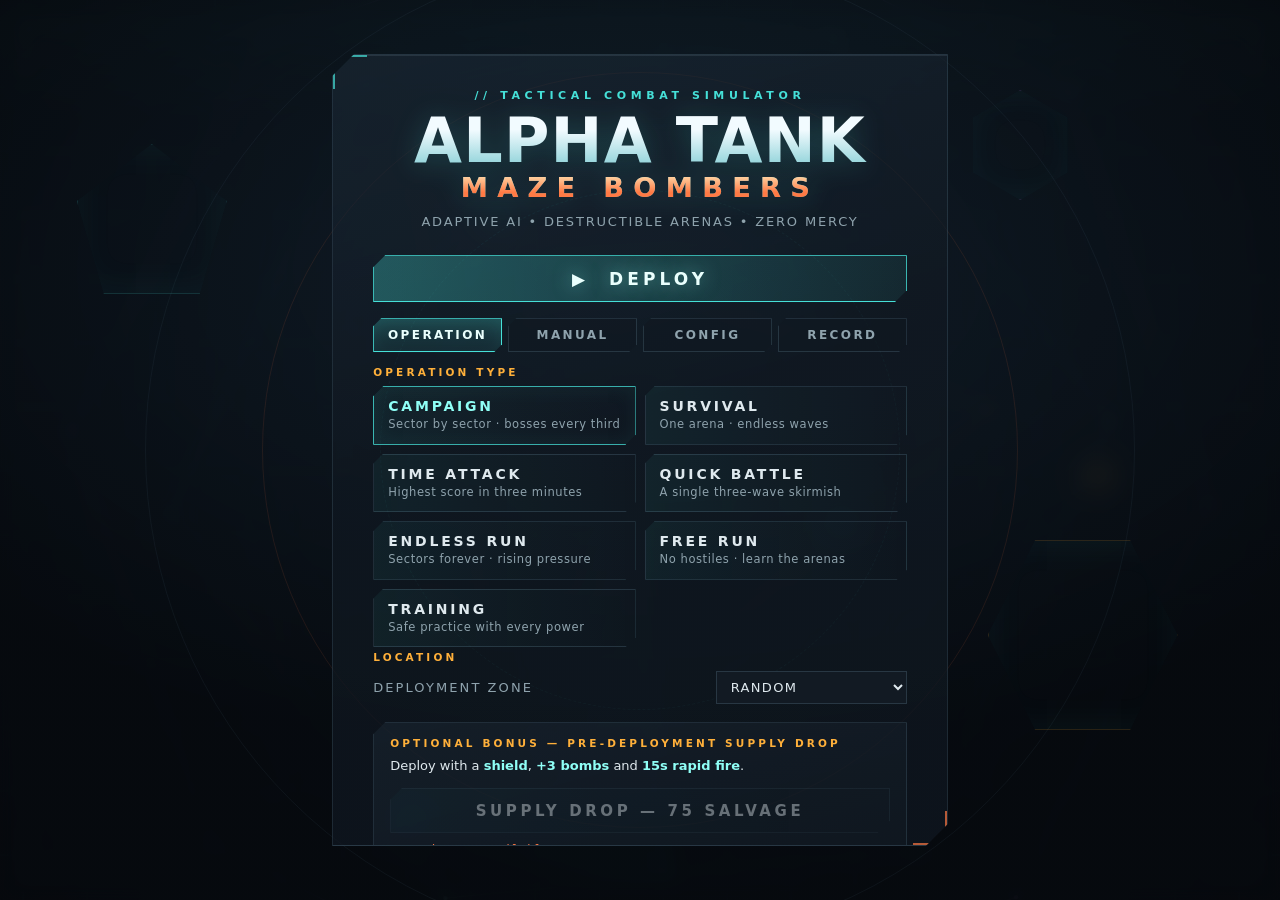
==== index.html @ 25fe244d "Redesign the main menu, add reward types, themes, bigger arenas and Ultra graphics Main menu - Conso" ====
<!DOCTYPE html>
<html lang="en">
<head>
<meta charset="UTF-8">
<meta name="viewport" content="width=device-width, initial-scale=1.0, maximum-scale=1.0, user-scalable=no">
<title>ALPHA TANK — MAZE BOMBERS</title>
<meta name="description" content="Alpha Tank Maze Bombers — AAA-quality HTML5 tactical tank combat. Adaptive AI, destructible mazes, dynamic lighting, procedural audio. Zero dependencies.">
<!-- CrazyGames HTML5 SDK v3 — must load before the game code -->
<script src="https://sdk.crazygames.com/crazygames-sdk-v3.js"></script>
<link rel="stylesheet" href="css/style.css">
</head>
<body class="menu-open">
<canvas id="game"></canvas>
<div id="crt"></div>
<div id="safe-probe" aria-hidden="true"></div>

<!-- ============ AD OVERLAY ============
     Blocks all interaction from the moment an ad is requested until
     adFinished/adError fires, as required by the CrazyGames SDK. -->
<div id="ad-overlay" aria-hidden="true">
  <div class="ad-ov-box">
    <div class="ad-ov-spinner"></div>
    <div class="ad-ov-title" id="ad-ov-title">Loading advertisement</div>
    <div class="ad-ov-sub">Operation paused</div>
  </div>
</div>

<div id="ui">

  <!-- ============ MAIN MENU — the only menu; every option lives here ============ -->
  <div class="screen active" id="scr-main">
    <div class="menu-fx" aria-hidden="true">
      <span class="mfx-ring r1"></span><span class="mfx-ring r2"></span><span class="mfx-ring r3"></span>
      <span class="mfx-poly p1"></span><span class="mfx-poly p2"></span><span class="mfx-poly p3"></span>
      <span class="mfx-scan"></span>
    </div>
    <div class="panel menu-panel">
      <div class="menu-head">
        <div class="eyebrow">// Tactical Combat Simulator</div>
        <h1 class="title">Alpha Tank<span>Maze Bombers</span></h1>
        <div class="subtitle">Adaptive AI &bull; Destructible arenas &bull; Zero mercy</div>
      </div>

      <button class="btn primary deploy-btn" data-act="play">&#9654;&nbsp; Deploy</button>

      <div class="tabs" role="tablist">
        <button class="tab on" data-act="tab" data-tab="tab-op">Operation</button>
        <button class="tab" data-act="tab" data-tab="tab-manual">Manual</button>
        <button class="tab" data-act="tab" data-tab="tab-config">Config</button>
        <button class="tab" data-act="tab" data-tab="tab-record">Record</button>
      </div>

      <!-- ---- Operation: mode + location + the optional ad offer ---- -->
      <div class="tabpanel on" id="tab-op">
        <div class="tab-h">Operation type</div>
        <div class="mode-list" id="mode-list"></div>
        <div class="tab-h">Location</div>
        <div class="set-grid">
          <label for="set-location">Deployment zone</label>
          <select id="set-location"></select>
        </div>
        <!-- Optional rewarded-ad offer: pre-deploy supply drop -->
        <div class="offer" id="offer-main"></div>
      </div>

      <!-- ---- Field manual ---- -->
      <div class="tabpanel" id="tab-manual">
        <div class="intel">
        <div class="intel-h">Controls — Keyboard &amp; Mouse</div>
        <div class="k">W A S D / Arrows</div><div class="v">Drive &mdash; ZQSD on AZERTY keyboards</div>
        <div class="k">Mouse</div><div class="v">Aim turret</div>
        <div class="k">Left Mouse (hold)</div><div class="v">Cannon fire</div>
        <div class="k">SPACE</div><div class="v">Plant demolition bomb</div>
        <div class="k">SHIFT (hold)</div><div class="v">Overdrive boost</div>
        <div class="k">P</div><div class="v">Pause</div>
        <div class="k">ESC</div><div class="v">Release the mouse cursor</div>
        <div class="intel-h">Controls — Gamepad / Touch</div>
        <div class="k">Left stick / left thumb</div><div class="v">Drive</div>
        <div class="k">Right stick / right thumb</div><div class="v">Aim + auto-fire</div>
        <div class="k">A / RT &nbsp;&bull;&nbsp; X</div><div class="v">Fire &bull; Bomb</div>
        <div class="k">D-pad &bull; B &bull; Y &bull; R3</div><div class="v">Superpowers 1&ndash;7</div>
        <div class="k">Tap a power circle</div><div class="v">Fire that superpower (touch)</div>
        <div class="intel-h">Superpowers — keys 1 to 7</div>
        <div class="k" style="color:#ff9a3c">1 &nbsp; BOOSTER BOMB</div><div class="v">Ring of charges around your tank.</div>
        <div class="k" style="color:#7ef0ff">2 &nbsp; FREEZE STRIKE</div><div class="v">Flash-freezes every hostile in range.</div>
        <div class="k" style="color:#ffd05c">3 &nbsp; EXPLOSIVE SHOTS</div><div class="v">Your shells detonate on impact for 12s.</div>
        <div class="k" style="color:#ff7a45">4 &nbsp; HOMING MISSILE</div><div class="v">Seeks the nearest hostile on its own.</div>
        <div class="k" style="color:#c98aff">5 &nbsp; TIME BOMB</div><div class="v">Long fuse, very large blast radius.</div>
        <div class="k" style="color:#ff4d5e">6 &nbsp; ATOMIC STRIKE</div><div class="v">Calls a strike down on your aim point.</div>
        <div class="k" style="color:#7be27a">7 &nbsp; GUARDIAN DRONE</div><div class="v">Escort drone fights beside you for 16s.</div>
        <div class="tipline">Charges are earned by fighting — kill streaks, cleared waves and cleared
        sectors all restock them. The rack in the top-right corner shows every power, its key, its
        remaining charges and its cooldown.</div>
        <div class="intel-h">Hostile Intel</div>
        <div class="k" style="color:#e07a6a">GRUNT</div><div class="v">Standard patrol unit. Slow aim.</div>
        <div class="k" style="color:#ff9d5c">HUNTER</div><div class="v">Fast. Burst fire. Leads your movement.</div>
        <div class="k" style="color:#7ef0ff">SNIPER</div><div class="v">Laser lock-on. Break line of sight.</div>
        <div class="k" style="color:#ffd05c">BOMBER</div><div class="v">Breaches walls. Seeds minefields.</div>
        <div class="k" style="color:#c98aff">HEAVY</div><div class="v">Armored twin cannon. Kite it.</div>
        <div class="k" style="color:#b6ff7a">SCOUT</div><div class="v">Very fast. Closes in and rams.</div>
        <div class="k" style="color:#ffa8d8">ARTILLERY</div><div class="v">Long-range splash. Break its sightline.</div>
        <div class="k" style="color:#9ad8ff">GUARDIAN</div><div class="v">Regenerating shield. Keep the pressure on.</div>
        <div class="k" style="color:#d0b0ff">STEALTH</div><div class="v">Cloaks between shots. Watch the shimmer.</div>
        <div class="k" style="color:#ff4d5e">COMMAND UNIT</div><div class="v">Boss. Radial bursts &amp; ramming charge.</div>
        <div class="k" style="color:#ffc24d">TITAN WALKER</div><div class="v">Boss. Ground-slam shockwaves.</div>
        <div class="k" style="color:#ffa8d8">SIEGE PLATFORM</div><div class="v">Boss. Walking mortar barrage.</div>
        <div class="k" style="color:#c9a0ff">PHANTOM</div><div class="v">Boss. Cloaks and blinks behind you.</div>
        <div class="intel-h">Arenas</div>
        <div class="tipline">Sectors rotate through <b>twelve locations</b> and eight arena shapes —
        grid, diamond, rotunda, wedge, pentagon, hexagon, octagon and crossroad. Alongside brick you
        will meet <b>reinforced stone</b> (tougher, needs a real blast) and <b>watchtowers</b>, which
        never fall and block line of sight.</div>
        <div class="intel-h">Doctrine</div>
        <div class="tipline"><b>Brick walls break</b> — steel walls ricochet your shells (1 bounce). Use bounces around corners.
        <b>Bombs</b> excavate brick and chain-detonate barrels and mines. Kills within 4s build a <b>combo multiplier</b> up to &times;6.
        Destroyed hostiles drop <b>field supplies</b>: repair, shield, rapid, tri-shot, overdrive, bombs, EMP.
        The AI Director watches you — play well and it sharpens the opposition.</div>
      </div>
      </div>

      <!-- ---- Systems config ---- -->
      <div class="tabpanel" id="tab-config">
        <div class="set-grid">
          <label for="set-sfx">SFX Volume</label>
          <input type="range" id="set-sfx" min="0" max="1" step="0.05">
          <label for="set-music">Music Volume</label>
          <input type="range" id="set-music" min="0" max="1" step="0.05">
          <label for="set-shake">Screen Shake</label>
          <input type="range" id="set-shake" min="0" max="1.5" step="0.1">
          <label for="set-quality">Render Quality</label>
          <select id="set-quality">
            <option value="ultra">Ultra</option>
            <option value="auto">Auto (adaptive)</option>
            <option value="high">High</option>
            <option value="med">Medium</option>
            <option value="low">Low</option>
          </select>
          <label for="set-diff">Difficulty</label>
          <select id="set-diff">
            <option value="adaptive">Adaptive (AI Director)</option>
            <option value="easy">Recruit</option>
            <option value="normal">Soldier</option>
            <option value="hard">Veteran</option>
          </select>
          <label>CRT Scanlines</label>
          <label class="tog"><input type="checkbox" id="set-crt"><span class="sw"></span></label>
          <label>FPS Counter</label>
          <label class="tog"><input type="checkbox" id="set-fps"><span class="sw"></span></label>
        </div>
      </div>

      <!-- ---- Service record ---- -->
      <div class="tabpanel" id="tab-record">
        <ol id="rec-list"></ol>
        <div class="hr"></div>
        <div id="rec-stats"></div>
        <div class="btn-row">
          <button class="btn warn small" data-act="wipe">Wipe Data</button>
        </div>
      </div>

      <div class="menu-foot">
        <div class="best" id="main-best">BEST SCORE — 0</div>
        <div class="mode-line" id="main-mode">OPERATION — CAMPAIGN</div>
        <!-- CrazyGames username, shown only when the player is signed in. -->
        <div class="operator" id="cg-operator"></div>
      </div>
      <!-- In-game banner: static screen only, never during gameplay -->
      <div class="cg-banner" id="banner-menu"></div>
      <div class="foot">v1.1 &bull; procedural audio &bull; no external assets</div>
    </div>
  </div>

  <!-- ============ PAUSE ============ -->
  <div class="screen" id="scr-pause">
    <div class="panel center">
      <div class="eyebrow">// Operation suspended</div>
      <h2 class="scr-h">Paused</h2>
      <div class="menu-buttons" style="margin-top:18px;">
        <button class="btn primary" data-act="resume">Resume</button>
        <button class="btn" data-act="restart">Restart Operation</button>
        <button class="btn warn" data-act="quit">Abort to Menu</button>
      </div>
    </div>
  </div>

  <!-- ============ GAME OVER ============ -->
  <div class="screen" id="scr-over">
    <div class="panel center">
      <div class="eyebrow" style="color:var(--danger)">// Unit destroyed</div>
      <h2 class="scr-h">Operation Failed</h2>
      <div class="record-flag" id="go-record">&#9733; New Service Record &#9733;</div>
      <div class="big-score" id="go-score">0</div>
      <div class="stat-grid" id="go-stats"></div>
      <!-- Optional rewarded-ad offer: field repair drone (revive) -->
      <div class="offer" id="offer-over"></div>
      <div class="btn-row">
        <button class="btn" data-act="retry">Redeploy</button>
        <button class="btn" data-act="quit">Menu</button>
      </div>
      <!-- In-game banner: static screen only, never during gameplay -->
      <div class="cg-banner" id="banner-over"></div>
    </div>
  </div>

  <!-- ============ LEVEL COMPLETE ============ -->
  <div class="screen" id="scr-level">
    <div class="panel center">
      <div class="eyebrow" style="color:var(--ok)">// Sector secured</div>
      <h2 class="scr-h" id="lc-title">Sector 1 Cleared</h2>
      <div class="stat-grid" id="lc-stats"></div>
      <!-- Optional rewarded-ad offer: double the clearance bonus -->
      <div class="offer" id="offer-level"></div>
      <div class="btn-row">
        <button class="btn" data-act="next">Advance &nbsp;&#9654;</button>
        <button class="btn" data-act="quit">Menu</button>
      </div>
    </div>
  </div>

</div>

<!-- ================================================================
     ENGINE SCRIPTS — load order matters (shared top-level globals):
       0. crazygames.js — CrazyGames SDK v3: ads, banners, data, game events
       1. config.js   — CFG / quality / math utils / seeded RNG / SAVE
       2. audio.js    — procedural Web Audio SFX + adaptive music
       3. input.js    — keyboard / mouse / gamepad / touch
       4. camera.js   — follow, look-ahead, trauma shake, zoom
       5. effects.js  — particles, lighting, decals, noises, screen FX
       6. worldgen.js — themes, tilemap, maze generator, A* pathfinding
       7. combat.js   — shells, bombs, mines, barrels, pickups, explosions
       8. tanks.js    — physics chassis, Player, Enemy tactical FSM AI
       9. game.js     — AI Director, WORLD simulation, minimap, game state
      10. main.js     — HUD, render pipeline, UI wiring, main loop, boot
     ================================================================ -->
<script src="js/crazygames.js"></script>
<script src="js/config.js"></script>
<script src="js/audio.js"></script>
<script src="js/input.js"></script>
<script src="js/camera.js"></script>
<script src="js/effects.js"></script>
<script src="js/worldgen.js"></script>
<script src="js/combat.js"></script>
<script src="js/powers.js"></script>
<script src="js/tanks.js"></script>
<script src="js/game.js"></script>
<script src="js/main.js"></script>
</body>
</html>
---- css/style.css ----
/* ============================================================
   ALPHA TANK : MAZE BOMBERS — Tactical Console UI
   Design language: gunmetal command-deck glass, chamfered
   panels, cyan friendly / signal-orange hostile, condensed
   uppercase command type. No external assets, no webfonts.
   ============================================================ */
:root{
  --ink:#dfe9ee;
  --ink-dim:#8fa3ad;
  --deck:#0b1016;
  --deck-2:#121a23;
  --glass:rgba(16,24,33,0.72);
  --glass-hi:rgba(30,44,58,0.55);
  --edge:rgba(120,160,180,0.22);
  --friend:#46e0d8;
  --friend-hot:#8ffff6;
  --hostile:#ff7a45;
  --hostile-hot:#ffb03a;
  --danger:#ff4d5e;
  --ok:#7be27a;
  --font-cmd:"Bahnschrift","Arial Narrow","Segoe UI",system-ui,sans-serif;
  --font-num:"Consolas","SF Mono","Roboto Mono",monospace;
}
*{margin:0;padding:0;box-sizing:border-box;-webkit-tap-highlight-color:transparent;}
html,body{width:100%;height:100%;overflow:hidden;background:var(--deck);}
body{
  font-family:var(--font-cmd);
  color:var(--ink);
  /* Required by CrazyGames mobile requirements: prevents the
     magnification tool / contextual selection on tap-and-hold. */
  user-select:none;
  -webkit-user-select:none;
  -moz-user-select:none;
  -ms-user-select:none;
  -webkit-touch-callout:none;
  touch-action:none;
  overscroll-behavior:none;
}
/* Probe used to read the device safe-area insets (notches, rounded
   corners, dynamic island) so the canvas HUD can avoid them inside
   the CrazyGames App. Read from JS, never visible. */
#safe-probe{
  position:fixed;top:0;left:0;width:0;height:0;
  visibility:hidden;pointer-events:none;
  padding-top:env(safe-area-inset-top,0px);
  padding-right:env(safe-area-inset-right,0px);
  padding-bottom:env(safe-area-inset-bottom,0px);
  padding-left:env(safe-area-inset-left,0px);
}
canvas#game{
  position:fixed;inset:0;width:100%;height:100%;display:block;
  background:#0b1016;
  cursor:none;
}
body.menu-open canvas#game{cursor:default;}

/* ---- CRT overlay (optional, toggled in settings) ---- */
#crt{
  position:fixed;inset:0;pointer-events:none;z-index:40;display:none;
  background:
    repeating-linear-gradient(0deg, rgba(0,0,0,0.14) 0 1px, transparent 1px 3px);
  mix-blend-mode:multiply;
}
#crt::after{
  content:"";position:absolute;inset:0;
  background:radial-gradient(ellipse at center, transparent 55%, rgba(0,0,10,0.35) 100%);
}
body.crt-on #crt{display:block;}

/* ---- UI root & screens ---- */
#ui{
  position:fixed;inset:0;z-index:50;pointer-events:none;
  /* keep menus clear of notches / rounded corners in the CG App */
  padding-top:env(safe-area-inset-top,0px);
  padding-right:env(safe-area-inset-right,0px);
  padding-bottom:env(safe-area-inset-bottom,0px);
  padding-left:env(safe-area-inset-left,0px);
}
.screen{
  position:absolute;inset:0;display:none;align-items:center;justify-content:center;
  pointer-events:auto;
  background:
    radial-gradient(ellipse 90% 70% at 50% 30%, rgba(20,34,46,0.55), rgba(6,9,13,0.86) 78%);
  backdrop-filter:blur(7px) saturate(1.15);
  -webkit-backdrop-filter:blur(7px) saturate(1.15);
  animation:scr-in .28s ease-out;
}
.screen.active{display:flex;}
@keyframes scr-in{from{opacity:0;transform:scale(1.015);}to{opacity:1;transform:scale(1);}}
@media (prefers-reduced-motion: reduce){
  .screen,.btn,.title-sweep{animation:none !important;transition:none !important;}
}

/* ---- Chamfered command panel ---- */
.panel{
  position:relative;
  min-width:340px;max-width:min(680px,92vw);
  max-height:88vh;overflow-y:auto;overflow-x:hidden;
  padding:34px 40px 30px;
  background:linear-gradient(165deg, var(--glass-hi), var(--glass) 45%);
  border:1px solid var(--edge);
  clip-path:polygon(22px 0, 100% 0, 100% calc(100% - 22px), calc(100% - 22px) 100%, 0 100%, 0 22px);
  box-shadow:0 30px 80px rgba(0,0,0,0.55), inset 0 1px 0 rgba(190,225,240,0.08);
  scrollbar-width:thin;scrollbar-color:var(--edge) transparent;
}
.panel::before{ /* corner ticks */
  content:"";position:absolute;inset:0;pointer-events:none;
  background:
    linear-gradient(var(--friend),var(--friend)) top left / 34px 2px no-repeat,
    linear-gradient(var(--friend),var(--friend)) top left / 2px 34px no-repeat,
    linear-gradient(var(--hostile),var(--hostile)) bottom right / 34px 2px no-repeat,
    linear-gradient(var(--hostile),var(--hostile)) bottom right / 2px 34px no-repeat;
  opacity:.7;
}
.eyebrow{
  font-size:11px;letter-spacing:.42em;text-transform:uppercase;color:var(--friend);
  margin-bottom:10px;font-weight:600;
}
h1.title{
  font-size:clamp(38px,7vw,62px);
  line-height:.92;letter-spacing:.02em;font-weight:800;text-transform:uppercase;
  background:linear-gradient(180deg,#f2fbff 20%, #9fd9df 55%, #4aa6ad 100%);
  -webkit-background-clip:text;background-clip:text;color:transparent;
  filter:drop-shadow(0 3px 14px rgba(70,224,216,0.22));
}
h1.title span{
  display:block;font-size:.44em;letter-spacing:.34em;font-weight:700;
  background:linear-gradient(180deg,#ffd9a8, var(--hostile) 70%);
  -webkit-background-clip:text;background-clip:text;color:transparent;
  margin-top:6px;
}
.subtitle{color:var(--ink-dim);font-size:13px;letter-spacing:.14em;text-transform:uppercase;margin:14px 0 26px;}
h2.scr-h{
  font-size:24px;letter-spacing:.2em;text-transform:uppercase;font-weight:800;margin-bottom:4px;
  color:#eaf6fa;
}
.scr-sub{color:var(--ink-dim);font-size:12px;letter-spacing:.18em;text-transform:uppercase;margin-bottom:20px;}

/* ---- Buttons ---- */
.menu-buttons{display:flex;flex-direction:column;gap:10px;margin:6px 0 20px;}
.btn{
  font-family:var(--font-cmd);
  font-size:15px;font-weight:700;letter-spacing:.24em;text-transform:uppercase;
  color:var(--ink);
  background:linear-gradient(90deg, rgba(70,224,216,0.06), rgba(70,224,216,0.02) 60%, transparent);
  border:1px solid var(--edge);
  padding:13px 22px 12px;text-align:left;cursor:pointer;
  clip-path:polygon(12px 0,100% 0,100% calc(100% - 12px),calc(100% - 12px) 100%,0 100%,0 12px);
  transition:background .15s, color .15s, border-color .15s, transform .08s;
  position:relative;
}
.btn:hover,.btn:focus-visible{
  background:linear-gradient(90deg, rgba(70,224,216,0.22), rgba(70,224,216,0.05));
  border-color:var(--friend);color:#fff;outline:none;
}
.btn:active{transform:translateY(1px);}
.btn.primary{
  border-color:var(--friend);
  background:linear-gradient(90deg, rgba(70,224,216,0.30), rgba(70,224,216,0.08));
  color:#eafffd;
  box-shadow:0 0 22px rgba(70,224,216,0.18);
}
.btn.warn{border-color:rgba(255,122,69,.5);}
.btn.warn:hover{border-color:var(--hostile);background:linear-gradient(90deg,rgba(255,122,69,.22),rgba(255,122,69,.05));}
.btn.small{font-size:12px;padding:9px 16px;letter-spacing:.18em;}
.btn-row{display:flex;gap:10px;flex-wrap:wrap;margin-top:18px;}
.btn-row .btn{flex:1;text-align:center;}
button:focus-visible{outline:2px solid var(--friend);outline-offset:2px;}

/* ---- Settings controls ---- */
.set-grid{display:grid;grid-template-columns:1fr auto;gap:14px 20px;align-items:center;margin:8px 0 6px;}
.set-grid label{font-size:13px;letter-spacing:.16em;text-transform:uppercase;color:var(--ink-dim);}
input[type=range]{
  -webkit-appearance:none;appearance:none;width:190px;height:4px;border-radius:2px;
  background:linear-gradient(90deg,var(--friend) var(--fill,60%), rgba(120,160,180,0.25) var(--fill,60%));
  cursor:pointer;
}
input[type=range]::-webkit-slider-thumb{
  -webkit-appearance:none;width:16px;height:16px;background:#eafffd;border:2px solid var(--friend);
  clip-path:polygon(50% 0,100% 50%,50% 100%,0 50%);
}
input[type=range]::-moz-range-thumb{width:14px;height:14px;background:#eafffd;border:2px solid var(--friend);border-radius:0;}
select{
  font-family:var(--font-cmd);font-size:13px;letter-spacing:.1em;text-transform:uppercase;
  background:var(--deck-2);color:var(--ink);border:1px solid var(--edge);padding:7px 10px;cursor:pointer;
}
.tog{display:inline-flex;align-items:center;gap:10px;cursor:pointer;}
.tog input{display:none;}
.tog .sw{
  width:42px;height:20px;border:1px solid var(--edge);position:relative;background:var(--deck-2);
  clip-path:polygon(6px 0,100% 0,100% calc(100% - 6px),calc(100% - 6px) 100%,0 100%,0 6px);
  transition:background .15s;
}
.tog .sw::after{
  content:"";position:absolute;top:2px;left:2px;width:14px;height:14px;background:var(--ink-dim);
  transition:left .15s, background .15s;
}
.tog input:checked + .sw{background:rgba(70,224,216,0.25);border-color:var(--friend);}
.tog input:checked + .sw::after{left:24px;background:var(--friend-hot);}

/* ---- How-to / intel layout ---- */
.intel{display:grid;grid-template-columns:1fr 1fr;gap:8px 26px;font-size:13px;margin:6px 0 4px;}
.intel .k{color:var(--friend);font-family:var(--font-num);font-size:12px;letter-spacing:.06em;}
.intel .v{color:var(--ink-dim);}
.intel-h{grid-column:1/-1;margin-top:14px;font-size:11px;letter-spacing:.3em;text-transform:uppercase;color:var(--hostile-hot);border-bottom:1px solid var(--edge);padding-bottom:5px;}
.tipline{grid-column:1/-1;color:var(--ink-dim);line-height:1.5;}
.tipline b{color:var(--ink);font-weight:600;}

/* ---- Records ---- */
ol#rec-list{list-style:none;counter-reset:rec;margin:4px 0 14px;font-family:var(--font-num);}
ol#rec-list li{
  counter-increment:rec;display:flex;justify-content:space-between;gap:16px;
  padding:7px 4px;border-bottom:1px dashed rgba(120,160,180,0.14);font-size:14px;
}
ol#rec-list li::before{content:counter(rec,decimal-leading-zero);color:var(--hostile);margin-right:12px;}
ol#rec-list li .sc{color:var(--friend-hot);font-weight:700;}
ol#rec-list li .lv{color:var(--ink-dim);}
#rec-stats{font-size:12.5px;color:var(--ink-dim);line-height:1.7;font-family:var(--font-num);}
#rec-stats b{color:var(--ink);}
.empty-note{color:var(--ink-dim);font-size:13px;padding:14px 0;letter-spacing:.08em;}

/* ---- End screens ---- */
.big-score{
  font-family:var(--font-num);font-size:clamp(40px,8vw,66px);font-weight:700;
  color:var(--friend-hot);text-shadow:0 0 26px rgba(70,224,216,0.35);
  margin:4px 0 2px;
}
.record-flag{
  display:none;font-size:12px;letter-spacing:.34em;text-transform:uppercase;color:var(--hostile-hot);
  margin-bottom:10px;animation:blink 1s steps(2) infinite;
}
@keyframes blink{50%{opacity:.25;}}
.stat-grid{
  display:grid;grid-template-columns:auto auto;gap:5px 28px;justify-content:center;
  font-family:var(--font-num);font-size:13.5px;margin:14px 0 6px;
}
.stat-grid .sk{color:var(--ink-dim);text-align:right;letter-spacing:.04em;}
.stat-grid .sv{color:var(--ink);text-align:left;font-weight:600;}
.best{margin-top:4px;font-family:var(--font-num);font-size:13px;color:var(--ink-dim);letter-spacing:.1em;}
/* ---- game mode picker ---- */
.mode-list{display:grid;grid-template-columns:1fr 1fr;gap:9px;margin:6px 0 4px;}
.mode-card{
  font-family:var(--font-cmd);text-align:left;cursor:pointer;
  background:linear-gradient(90deg, rgba(70,224,216,0.06), rgba(70,224,216,0.02) 60%, transparent);
  border:1px solid var(--edge);color:var(--ink);
  padding:11px 14px;display:flex;flex-direction:column;gap:3px;
  clip-path:polygon(10px 0,100% 0,100% calc(100% - 10px),calc(100% - 10px) 100%,0 100%,0 10px);
  transition:background .15s, border-color .15s;
}
.mode-card:hover,.mode-card:focus-visible{border-color:var(--friend);outline:none;
  background:linear-gradient(90deg, rgba(70,224,216,0.2), rgba(70,224,216,0.05));}
.mode-card.on{border-color:var(--friend);box-shadow:0 0 18px rgba(70,224,216,0.16);}
.mode-card.on .mode-name{color:var(--friend-hot);}
.mode-name{font-size:14px;font-weight:700;letter-spacing:.2em;text-transform:uppercase;}
.mode-sub{font-size:11.5px;color:var(--ink-dim);letter-spacing:.05em;line-height:1.35;}
.mode-line{
  margin-top:4px;font-family:var(--font-num);font-size:11.5px;
  letter-spacing:.16em;color:var(--hostile-hot);text-transform:uppercase;
}
@media (max-width:560px){ .mode-list{grid-template-columns:1fr;} }
.operator{
  margin-top:5px;font-family:var(--font-num);font-size:11.5px;
  letter-spacing:.16em;color:var(--friend);text-transform:uppercase;
}
.best b{color:var(--hostile-hot);}
.foot{margin-top:22px;font-size:10.5px;letter-spacing:.2em;text-transform:uppercase;color:rgba(143,163,173,0.55);}
.center{text-align:center;}
.hr{height:1px;background:var(--edge);margin:16px 0;}

/* ============================================================
   CRAZYGAMES SDK — rewarded-ad offers, banners, ad overlay
   Compliance notes (docs.crazygames.com advertisement rules):
   - The ad button and the no-ad alternative use the SAME .btn
     geometry, font, letter-spacing and colour. The only visual
     difference is the video glyph, which is the documented way to
     signal "you will watch an advertisement".
   - Neither button is styled as .primary, so the offer never reads
     as the promoted path and skipping is never visually penalised.
   - Offers only ever render on paused / end screens, never over
     live gameplay.
   ============================================================ */
.offer{
  display:none;                       /* shown only when an offer is live */
  margin:18px 0 4px;padding:14px 16px 16px;
  border:1px solid var(--edge);
  background:linear-gradient(165deg, rgba(30,44,58,0.42), rgba(16,24,33,0.5));
  clip-path:polygon(12px 0,100% 0,100% calc(100% - 12px),calc(100% - 12px) 100%,0 100%,0 12px);
  text-align:left;
}
.offer.on{display:block;}
.offer-h{
  font-size:10.5px;letter-spacing:.3em;text-transform:uppercase;
  color:var(--hostile-hot);margin-bottom:7px;font-weight:700;
}
.offer-desc{font-size:13px;color:var(--ink);line-height:1.5;margin-bottom:4px;}
.offer-desc b{color:var(--friend-hot);font-weight:700;}
.offer-note{
  font-size:11.5px;letter-spacing:.06em;color:var(--ink-dim);
  margin-top:9px;line-height:1.45;font-family:var(--font-num);
}
.offer-note.blocked{color:var(--hostile);}
.offer .btn-row{margin-top:12px;}
/* Ad button: identical to .btn — only the video glyph differs. */
.btn .ad-ic{
  display:inline-flex;align-items:center;justify-content:center;
  width:17px;height:13px;margin-right:9px;vertical-align:-1px;
  border:1px solid currentColor;border-radius:2px;
  font-size:8px;line-height:1;
}
.btn[disabled]{opacity:.42;cursor:not-allowed;}
.btn[disabled]:hover{
  background:linear-gradient(90deg, rgba(70,224,216,0.06), rgba(70,224,216,0.02) 60%, transparent);
  border-color:var(--edge);color:var(--ink);
}
.salvage-line{
  font-size:12px;letter-spacing:.14em;text-transform:uppercase;
  color:var(--ink-dim);font-family:var(--font-num);margin-top:10px;
}
.salvage-line b{color:#ffe27a;}

/* ---- in-game banner containers ----
   Sized to the largest CrazyGames responsive slot that fits the
   panel; collapsed to zero height until a banner actually fills so
   they can never displace or block game UI. */
.cg-banner{
  width:100%;max-width:728px;height:0;margin:0 auto;overflow:hidden;
  display:flex;align-items:center;justify-content:center;
}
.cg-banner.has-banner{height:90px;margin:16px auto 4px;}
@media (max-width:760px){
  .cg-banner{max-width:320px;}
  .cg-banner.has-banner{height:50px;}
}

/* ---- blocking ad overlay ---- */
#ad-overlay{
  position:fixed;inset:0;z-index:120;display:none;
  align-items:center;justify-content:center;
  background:rgba(4,7,11,0.94);
  pointer-events:auto;                /* swallows every interaction */
}
#ad-overlay.active{display:flex;}
.ad-ov-box{text-align:center;}
.ad-ov-spinner{
  width:34px;height:34px;margin:0 auto 16px;
  border:2px solid rgba(120,160,180,0.25);
  border-top-color:var(--friend);
  border-radius:50%;
  animation:ad-spin .9s linear infinite;
}
@keyframes ad-spin{to{transform:rotate(360deg);}}
.ad-ov-title{
  font-size:13px;letter-spacing:.28em;text-transform:uppercase;
  color:var(--ink);font-weight:700;
}
.ad-ov-sub{
  font-size:11px;letter-spacing:.2em;text-transform:uppercase;
  color:var(--ink-dim);margin-top:7px;
}
@media (prefers-reduced-motion: reduce){
  .ad-ov-spinner{animation:none;}
}

@media (max-width:560px){
  .panel{padding:24px 20px;min-width:0;width:94vw;}
  .intel{grid-template-columns:1fr;}
  input[type=range]{width:130px;}
  .offer .btn-row{flex-direction:column;}
}

/* ============================================================
   MAIN MENU — single consolidated menu with tabbed sections,
   layered glow, deep shadows and animated geometry behind it.
   All animation is disabled under prefers-reduced-motion.
   ============================================================ */
.menu-panel{
  max-width:min(760px,94vw);
  box-shadow:
    0 40px 110px rgba(0,0,0,0.72),
    0 0 60px rgba(70,224,216,0.10),
    inset 0 1px 0 rgba(190,225,240,0.10);
  animation:panel-in .5s cubic-bezier(.2,.9,.3,1);
}
@keyframes panel-in{
  from{opacity:0;transform:translateY(16px) scale(.985);}
  to{opacity:1;transform:none;}
}
.menu-head{text-align:center;}
.menu-head .eyebrow{animation:fade-up .5s .05s both;}
.menu-head .title{animation:fade-up .5s .12s both;}
.menu-head .subtitle{animation:fade-up .5s .2s both;}
@keyframes fade-up{from{opacity:0;transform:translateY(10px);}to{opacity:1;transform:none;}}

/* title gets a slow travelling sheen and a breathing glow */
h1.title{position:relative;}
h1.title::after{
  content:"";position:absolute;inset:0;pointer-events:none;
  background:linear-gradient(105deg,transparent 38%,rgba(255,255,255,0.5) 50%,transparent 62%);
  background-size:280% 100%;
  -webkit-background-clip:text;background-clip:text;color:transparent;
  animation:sheen 5.5s ease-in-out infinite;
}
@keyframes sheen{0%,70%{background-position:180% 0;}100%{background-position:-80% 0;}}

.deploy-btn{
  display:block;width:100%;text-align:center;font-size:17px;margin:4px 0 16px;
  animation:fade-up .5s .28s both, deploy-pulse 3s 1s ease-in-out infinite;
  text-shadow:0 0 18px rgba(143,255,246,0.5);
}
@keyframes deploy-pulse{
  0%,100%{box-shadow:0 0 22px rgba(70,224,216,0.18);}
  50%{box-shadow:0 0 40px rgba(70,224,216,0.42), 0 0 90px rgba(70,224,216,0.12);}
}

/* ---- tabs ---- */
.tabs{display:flex;gap:6px;margin:2px 0 14px;flex-wrap:wrap;animation:fade-up .5s .34s both;}
.tab{
  flex:1;min-width:84px;
  font-family:var(--font-cmd);font-size:12px;font-weight:700;
  letter-spacing:.2em;text-transform:uppercase;color:var(--ink-dim);
  background:rgba(16,24,33,0.5);border:1px solid var(--edge);
  padding:9px 8px;cursor:pointer;position:relative;
  clip-path:polygon(8px 0,100% 0,100% calc(100% - 8px),calc(100% - 8px) 100%,0 100%,0 8px);
  transition:color .18s, border-color .18s, background .18s, box-shadow .18s;
}
.tab:hover{color:var(--ink);border-color:rgba(120,190,210,0.5);}
.tab.on{
  color:#eafffd;border-color:var(--friend);
  background:linear-gradient(180deg, rgba(70,224,216,0.22), rgba(70,224,216,0.05));
  box-shadow:0 0 22px rgba(70,224,216,0.28), inset 0 0 18px rgba(70,224,216,0.10);
}
.tabpanel{display:none;animation:tab-in .32s ease-out;}
.tabpanel.on{display:block;}
@keyframes tab-in{from{opacity:0;transform:translateY(8px);}to{opacity:1;transform:none;}}
.tab-h{
  font-size:10.5px;letter-spacing:.3em;text-transform:uppercase;
  color:var(--hostile-hot);margin:2px 0 8px;font-weight:700;
}
.menu-foot{text-align:center;margin-top:14px;}

/* menu buttons and cards get a sweep on hover */
.mode-card{position:relative;overflow:hidden;}
.mode-card::after{
  content:"";position:absolute;top:0;left:-60%;width:40%;height:100%;
  background:linear-gradient(100deg,transparent,rgba(255,255,255,0.10),transparent);
  transition:left .5s ease;
}
.mode-card:hover::after{left:120%;}
.mode-card.on{
  box-shadow:0 0 22px rgba(70,224,216,0.22), inset 0 0 20px rgba(70,224,216,0.07);
}

/* ---- animated geometric backdrop behind the menu panel ---- */
.menu-fx{position:absolute;inset:0;overflow:hidden;pointer-events:none;z-index:0;}
.menu-fx span{position:absolute;display:block;}
.mfx-ring{
  border:1px solid rgba(70,224,216,0.13);border-radius:50%;
  left:50%;top:50%;transform:translate(-50%,-50%);
}
.mfx-ring.r1{width:min(60vmin,520px);height:min(60vmin,520px);animation:spin 46s linear infinite;
  border-style:dashed;}
.mfx-ring.r2{width:min(84vmin,760px);height:min(84vmin,760px);animation:spin 70s linear infinite reverse;
  border-color:rgba(255,122,69,0.10);}
.mfx-ring.r3{width:min(110vmin,1000px);height:min(110vmin,1000px);animation:spin 100s linear infinite;
  border-color:rgba(120,160,180,0.07);}
@keyframes spin{to{transform:translate(-50%,-50%) rotate(360deg);}}
.mfx-poly{
  width:150px;height:150px;border:1px solid rgba(70,224,216,0.16);
  box-shadow:0 0 40px rgba(70,224,216,0.06) inset;
}
.mfx-poly.p1{left:6%;top:16%;clip-path:polygon(50% 0,100% 38%,82% 100%,18% 100%,0 38%);
  animation:drift1 24s ease-in-out infinite;}
.mfx-poly.p2{right:8%;top:60%;width:190px;height:190px;
  clip-path:polygon(25% 0,75% 0,100% 50%,75% 100%,25% 100%,0 50%);
  border-color:rgba(255,176,58,0.14);animation:drift2 31s ease-in-out infinite;}
.mfx-poly.p3{right:16%;top:10%;width:110px;height:110px;
  clip-path:polygon(50% 0,93% 25%,93% 75%,50% 100%,7% 75%,7% 25%);
  border-color:rgba(201,138,255,0.14);animation:drift3 27s ease-in-out infinite;}
@keyframes drift1{0%,100%{transform:translate(0,0) rotate(0);}50%{transform:translate(38px,-30px) rotate(150deg);}}
@keyframes drift2{0%,100%{transform:translate(0,0) rotate(0);}50%{transform:translate(-46px,26px) rotate(-120deg);}}
@keyframes drift3{0%,100%{transform:translate(0,0) rotate(0);}50%{transform:translate(-26px,44px) rotate(200deg);}}
.mfx-scan{
  left:0;right:0;height:180px;top:-180px;
  background:linear-gradient(180deg,transparent,rgba(70,224,216,0.045),transparent);
  animation:scanline 9s linear infinite;
}
@keyframes scanline{to{top:110%;}}

@media (prefers-reduced-motion: reduce){
  .menu-panel,.menu-head *,.deploy-btn,.tabs,.tabpanel,
  .mfx-ring,.mfx-poly,.mfx-scan,h1.title::after{animation:none !important;}
}
@media (max-width:560px){
  .tabs{gap:4px;}
  .tab{min-width:0;font-size:10.5px;letter-spacing:.12em;padding:8px 4px;}
  .mfx-poly{display:none;}
}
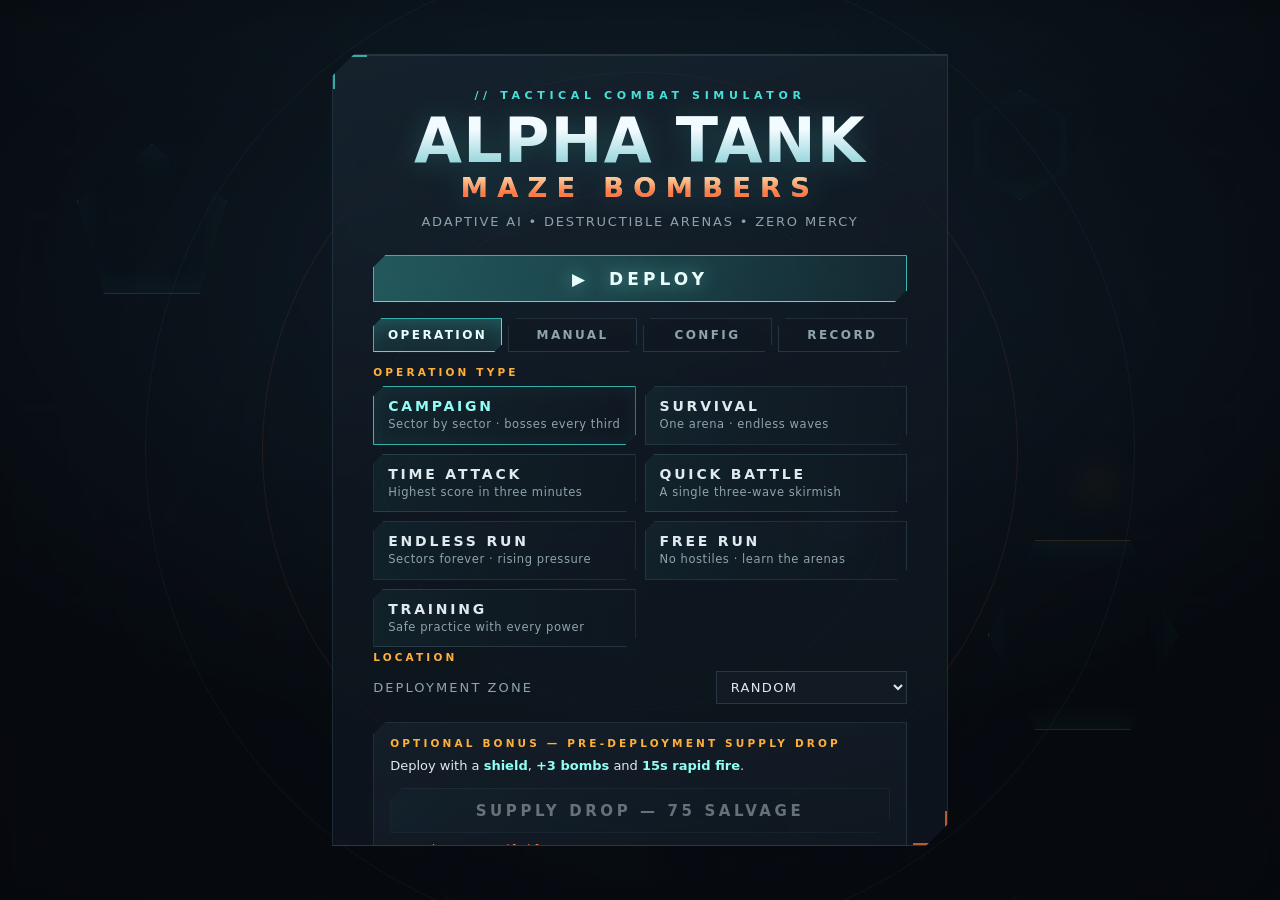
==== commit 6f7e7044: "Fix Random deployment zone, add tank classes, emplacements and mobile landscape mode Random zone fix" ====
--- a/index.html
+++ b/index.html
@@ -13,6 +13,18 @@
 <canvas id="game"></canvas>
 <div id="crt"></div>
 <div id="safe-probe" aria-hidden="true"></div>
+
+<!-- ============ ORIENTATION GATE ============
+     The game is landscape-only. On a portrait phone it pauses and asks the
+     player to rotate. (On CrazyGames the platform also enforces the
+     orientation chosen at submission, so this never appears there.) -->
+<div id="rotate-gate" aria-hidden="true">
+  <div class="rg-box">
+    <div class="rg-icon"><span></span></div>
+    <div class="rg-title">Rotate your device</div>
+    <div class="rg-sub">Alpha Tank plays in landscape</div>
+  </div>
+</div>
 
 <!-- ============ AD OVERLAY ============
      Blocks all interaction from the moment an ad is requested until
--- a/css/style.css
+++ b/css/style.css
@@ -495,3 +495,80 @@
   .tab{min-width:0;font-size:10.5px;letter-spacing:.12em;padding:8px 4px;}
   .mfx-poly{display:none;}
 }
+
+/* ============================================================
+   MOBILE — landscape only, and a layout tuned for short screens
+   ============================================================ */
+#rotate-gate{
+  position:fixed;inset:0;z-index:200;display:none;
+  align-items:center;justify-content:center;
+  background:radial-gradient(ellipse at center, #101a24, #04060a 75%);
+  text-align:center;
+}
+body.portrait-block #rotate-gate{display:flex;}
+.rg-icon{width:74px;height:110px;margin:0 auto 22px;position:relative;}
+.rg-icon span{
+  position:absolute;inset:0;border:3px solid var(--friend);border-radius:10px;
+  box-shadow:0 0 30px rgba(70,224,216,0.35);
+  animation:rg-turn 2.2s ease-in-out infinite;
+}
+@keyframes rg-turn{
+  0%,35%{transform:rotate(0);}
+  65%,100%{transform:rotate(-90deg);}
+}
+.rg-title{
+  font-size:19px;font-weight:800;letter-spacing:.24em;text-transform:uppercase;
+  color:#eaf6fa;text-shadow:0 0 22px rgba(70,224,216,0.4);
+}
+.rg-sub{
+  margin-top:9px;font-size:12px;letter-spacing:.2em;text-transform:uppercase;
+  color:var(--ink-dim);
+}
+@media (prefers-reduced-motion: reduce){ .rg-icon span{animation:none;} }
+
+/* Short landscape screens (phones held sideways): compact the one menu so
+   it never scrolls off, while keeping the desktop layout and proportions. */
+@media (max-height:520px){
+  .panel{padding:12px 18px 12px;max-height:96vh;}
+  /* wide-but-short phones: lay the modes out in three columns so the whole
+     menu fits without scrolling */
+  .mode-list{grid-template-columns:repeat(3,1fr);}
+  .menu-head .subtitle{display:none;}
+  .tab-h{margin:0 0 5px;}
+  .menu-panel{max-width:min(720px,96vw);}
+  h1.title{font-size:clamp(26px,5.2vw,38px);}
+  .subtitle{margin:8px 0 12px;font-size:11px;}
+  .eyebrow{font-size:9.5px;margin-bottom:6px;}
+  .deploy-btn{font-size:14px;padding:10px 18px 9px;margin:2px 0 10px;}
+  .tabs{margin:2px 0 10px;}
+  .tab{padding:7px 6px;font-size:11px;}
+  .mode-list{gap:6px;}
+  .mode-card{padding:8px 11px;}
+  .mode-name{font-size:12.5px;}
+  .mode-sub{font-size:10.5px;}
+  .set-grid{gap:9px 14px;}
+  .set-grid label{font-size:11.5px;}
+  input[type=range]{width:150px;}
+  .offer{margin:12px 0 2px;padding:10px 12px 12px;}
+  .offer-desc{font-size:12px;}
+  .btn{font-size:13px;padding:10px 16px 9px;}
+  .foot,.operator,.mode-line{font-size:10px;}
+  .cg-banner.has-banner{height:50px;margin:10px auto 2px;}
+  .intel{font-size:11.5px;gap:5px 16px;}
+  .menu-foot{margin-top:8px;}
+}
+@media (max-height:400px){
+  .mode-list{grid-template-columns:repeat(4,1fr);}
+  h1.title{font-size:clamp(22px,4.4vw,30px);}
+  .mode-sub{display:none;}
+}
+/* Touch devices get roomier tap targets on every menu control. */
+@media (pointer:coarse){
+  .btn{padding:14px 20px 13px;}
+  .tab{padding:12px 8px;}
+  .mode-card{padding:13px 14px;}
+  select{padding:10px 12px;font-size:14px;}
+  .tog .sw{width:52px;height:26px;}
+  .tog .sw::after{width:18px;height:18px;}
+  .tog input:checked + .sw::after{left:30px;}
+}
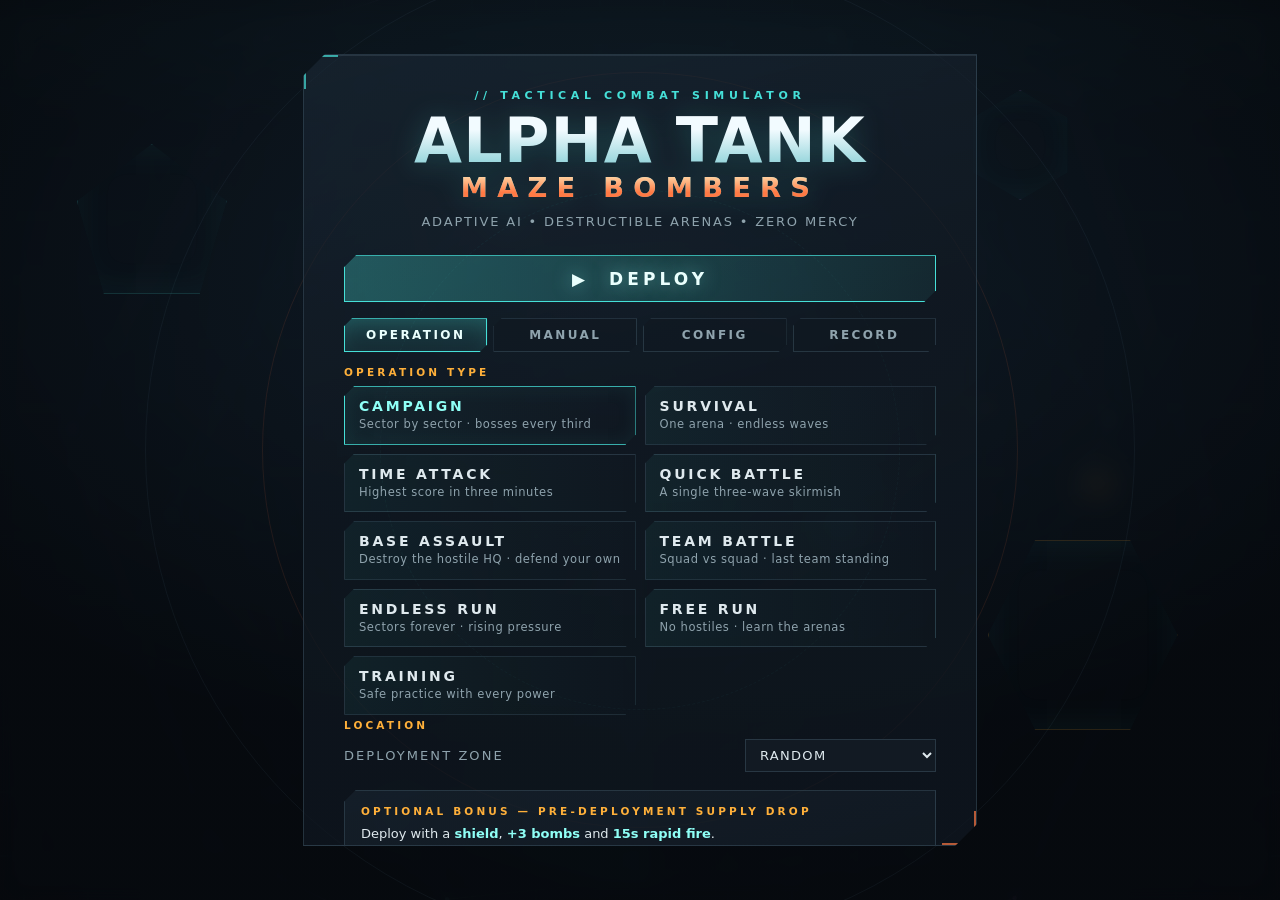
==== commit fcfe375e: "Add Base Assault and Team Battle modes with allied tank AI Two new modes, both fought on the arenas," ====
--- a/index.html
+++ b/index.html
@@ -70,6 +70,10 @@
         <div class="set-grid">
           <label for="set-location">Deployment zone</label>
           <select id="set-location"></select>
+          <!-- Squad size applies to the two team modes only, and is
+               hidden for every other operation type. -->
+          <label for="set-teamsize" class="team-only" hidden>Tanks per side</label>
+          <select id="set-teamsize" class="team-only" hidden></select>
         </div>
         <!-- Optional rewarded-ad offer: pre-deploy supply drop -->
         <div class="offer" id="offer-main"></div>
@@ -117,6 +121,18 @@
         <div class="k" style="color:#ffc24d">TITAN WALKER</div><div class="v">Boss. Ground-slam shockwaves.</div>
         <div class="k" style="color:#ffa8d8">SIEGE PLATFORM</div><div class="v">Boss. Walking mortar barrage.</div>
         <div class="k" style="color:#c9a0ff">PHANTOM</div><div class="v">Boss. Cloaks and blinks behind you.</div>
+        <div class="intel-h">Team Operations</div>
+        <div class="k" style="color:#7ec8ff">BASE ASSAULT</div><div class="v">Two headquarters on one arena &mdash;
+        yours in <b>blue</b>, theirs in <b>green</b>. Level the hostile HQ before they level yours. Both sides
+        reinforce from their own HQ while it still stands, so the objective is the structure, not the body count.
+        <b>Explosives are the siege tool</b> &mdash; bombs, the Time Bomb and the Atomic Strike do far more to a
+        structure than cannon fire. A battered HQ also reinforces more slowly, so pressure compounds.</div>
+        <div class="k" style="color:#7ec8ff">TEAM BATTLE</div><div class="v">Squad against squad, no bases.
+        First side wiped out loses. No reinforcements &mdash; every tank counts.</div>
+        <div class="k">TANKS PER SIDE</div><div class="v">2 to 5, set in the Operation tab. Both squads always
+        field the same number and draw from the same roster.</div>
+        <div class="k">ALLIED TANKS</div><div class="v">Blue-steel livery with a chevron above the hull.
+        They hunt, flank, take cover and call their own targets &mdash; your shells pass straight through them.</div>
         <div class="intel-h">Arenas</div>
         <div class="tipline">Sectors rotate through <b>twelve locations</b> and eight arena shapes —
         grid, diamond, rotunda, wedge, pentagon, hexagon, octagon and crossroad. Alongside brick you
--- a/css/style.css
+++ b/css/style.css
@@ -556,19 +556,62 @@
   .cg-banner.has-banner{height:50px;margin:10px auto 2px;}
   .intel{font-size:11.5px;gap:5px 16px;}
   .menu-foot{margin-top:8px;}
-}
-@media (max-height:400px){
+  /* Result screens: a phone in landscape is wide, so the run summary pairs
+     up two stats per row. Without this the Redeploy / Menu buttons — the
+     only things a dead player needs — sit below the fold. */
+  .stat-grid{grid-template-columns:auto auto auto auto;gap:4px 18px;font-size:12.5px;margin:8px 0 4px;}
+  .big-score{font-size:clamp(28px,4.6vw,42px);margin:0;}
+  h2.scr-h{font-size:19px;letter-spacing:.16em;}
+  .scr-sub{margin-bottom:10px;}
+  .record-flag{font-size:10.5px;margin-bottom:5px;}
+  .btn-row{margin-top:10px;}
+  .best{font-size:11.5px;}
+}
+@media (max-height:440px){
   .mode-list{grid-template-columns:repeat(4,1fr);}
-  h1.title{font-size:clamp(22px,4.4vw,30px);}
+  h1.title{font-size:clamp(21px,4.2vw,28px);}
   .mode-sub{display:none;}
-}
-/* Touch devices get roomier tap targets on every menu control. */
-@media (pointer:coarse){
+  .panel{padding:9px 16px 9px;max-height:97vh;}
+  .menu-head .eyebrow{display:none;}
+  .deploy-btn{font-size:13px;padding:9px 16px 8px;margin:0 0 8px;}
+  .tabs{margin:0 0 8px;}
+  .offer{margin:9px 0 0;padding:8px 11px 10px;}
+  .offer-h{margin-bottom:4px;}
+  .offer-note{margin-top:6px;font-size:10.5px;}
+  .intel{font-size:11px;gap:4px 14px;}
+  .set-grid{gap:7px 12px;}
+  .big-score{font-size:clamp(24px,3.8vw,34px);}
+  .stat-grid{gap:3px 16px;font-size:12px;margin:6px 0 2px;}
+  h2.scr-h{font-size:17px;margin-bottom:2px;}
+}
+/* Touch devices get roomier tap targets on every menu control. The extra
+   padding only fits when the screen has the height for it — a phone held
+   sideways is barely 375px tall, so there it stays at the compact size and
+   the tap targets come from the min-height floor below instead. */
+@media (pointer:coarse) and (min-height:521px){
   .btn{padding:14px 20px 13px;}
   .tab{padding:12px 8px;}
   .mode-card{padding:13px 14px;}
   select{padding:10px 12px;font-size:14px;}
+}
+@media (pointer:coarse){
+  /* 40px is the smallest comfortable touch target; every interactive
+     menu control clears it at any viewport height. */
+  .btn,.tab,select,.mode-card{min-height:40px;}
+  .tab{display:flex;align-items:center;justify-content:center;}
+  .mode-card{justify-content:center;}
+  select{font-size:14px;}
   .tog .sw{width:52px;height:26px;}
   .tog .sw::after{width:18px;height:18px;}
   .tog input:checked + .sw::after{left:30px;}
-}
+  /* A 4px track is unusable with a thumb. Keep the line thin but give the
+     slider a 32px-tall drag box by painting the track as a centred
+     background instead of filling the element. */
+  input[type=range]{
+    height:32px;border-radius:0;
+    background:linear-gradient(90deg,var(--friend) var(--fill,60%), rgba(120,160,180,0.25) var(--fill,60%))
+      center / 100% 5px no-repeat;
+  }
+  input[type=range]::-webkit-slider-thumb{width:22px;height:22px;}
+  input[type=range]::-moz-range-thumb{width:20px;height:20px;}
+}
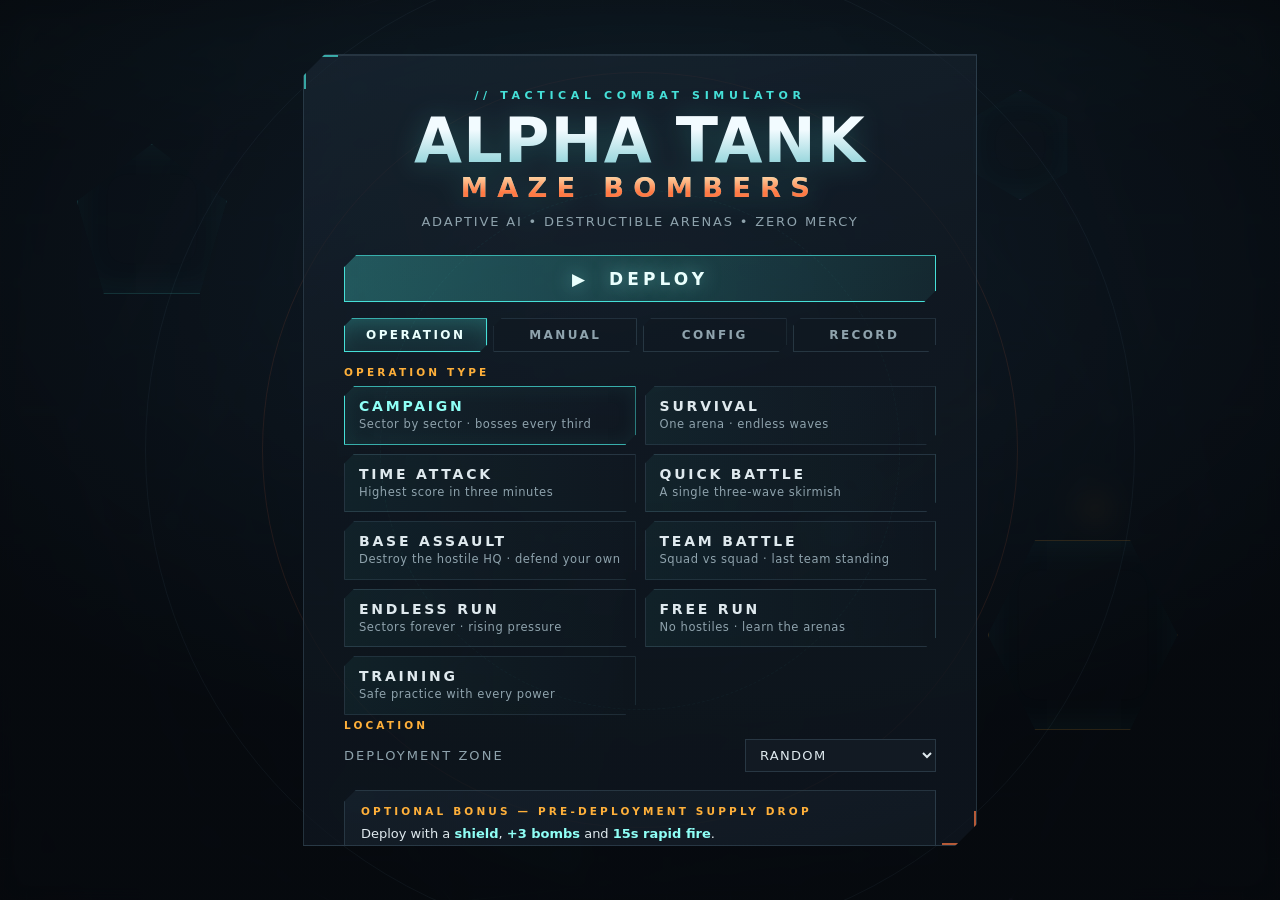
==== commit cf644c31: "Raise difficulty, add Master and Legendary, aim-targeted superpowers TASK 1 — difficulty  Difficulty" ====
--- a/index.html
+++ b/index.html
@@ -97,13 +97,16 @@
         <div class="k">D-pad &bull; B &bull; Y &bull; R3</div><div class="v">Superpowers 1&ndash;7</div>
         <div class="k">Tap a power circle</div><div class="v">Fire that superpower (touch)</div>
         <div class="intel-h">Superpowers — keys 1 to 7</div>
-        <div class="k" style="color:#ff9a3c">1 &nbsp; BOOSTER BOMB</div><div class="v">Ring of charges around your tank.</div>
-        <div class="k" style="color:#7ef0ff">2 &nbsp; FREEZE STRIKE</div><div class="v">Flash-freezes every hostile in range.</div>
-        <div class="k" style="color:#ffd05c">3 &nbsp; EXPLOSIVE SHOTS</div><div class="v">Your shells detonate on impact for 12s.</div>
-        <div class="k" style="color:#ff7a45">4 &nbsp; HOMING MISSILE</div><div class="v">Seeks the nearest hostile on its own.</div>
-        <div class="k" style="color:#c98aff">5 &nbsp; TIME BOMB</div><div class="v">Long fuse, very large blast radius.</div>
-        <div class="k" style="color:#ff4d5e">6 &nbsp; ATOMIC STRIKE</div><div class="v">Calls a strike down on your aim point.</div>
-        <div class="k" style="color:#7be27a">7 &nbsp; GUARDIAN DRONE</div><div class="v">Escort drone fights beside you for 16s.</div>
+        <div class="tipline"><b>Every superpower is aimed.</b> They land where your crosshair is, not on
+        your own tank — put the cursor on a hostile, a group or a structure and fire. On touch and
+        gamepad the turret direction is the aim line. A power aimed through a wall detonates against it.</div>
+        <div class="k" style="color:#ff9a3c">1 &nbsp; BOOSTER BOMB</div><div class="v">Cluster salvo lobbed onto your mark — a centre charge plus a ring that cascades outward.</div>
+        <div class="k" style="color:#7ef0ff">2 &nbsp; FREEZE STRIKE</div><div class="v">Cryo burst centred on your mark. Freezes tanks and seizes up emplacements caught in it.</div>
+        <div class="k" style="color:#ffd05c">3 &nbsp; EXPLOSIVE SHOTS</div><div class="v">Instant three-round explosive burst at your mark, then your shells detonate on impact for 12s.</div>
+        <div class="k" style="color:#ff7a45">4 &nbsp; HOMING MISSILE</div><div class="v">Locks whatever is nearest your mark and holds that lock. Flies to the mark if nothing is there.</div>
+        <div class="k" style="color:#c98aff">5 &nbsp; TIME BOMB</div><div class="v">Lobbed onto your mark. Long fuse, very large yield — a chokepoint and siege tool.</div>
+        <div class="k" style="color:#ff4d5e">6 &nbsp; ATOMIC STRIKE</div><div class="v">Calls a devastating strike down on your mark. Never lands on your own tile.</div>
+        <div class="k" style="color:#7be27a">7 &nbsp; GUARDIAN DRONE</div><div class="v">Deploys to your mark and holds that ground, then falls back to escorting you. 16s.</div>
         <div class="tipline">Charges are earned by fighting — kill streaks, cleared waves and cleared
         sectors all restock them. The rack in the top-right corner shows every power, its key, its
         remaining charges and its cooldown.</div>
@@ -164,12 +167,9 @@
             <option value="low">Low</option>
           </select>
           <label for="set-diff">Difficulty</label>
-          <select id="set-diff">
-            <option value="adaptive">Adaptive (AI Director)</option>
-            <option value="easy">Recruit</option>
-            <option value="normal">Soldier</option>
-            <option value="hard">Veteran</option>
-          </select>
+          <!-- Options are filled from DIFF_ORDER so the tier table stays
+               the single source of truth. -->
+          <select id="set-diff"></select>
           <label>CRT Scanlines</label>
           <label class="tog"><input type="checkbox" id="set-crt"><span class="sw"></span></label>
           <label>FPS Counter</label>
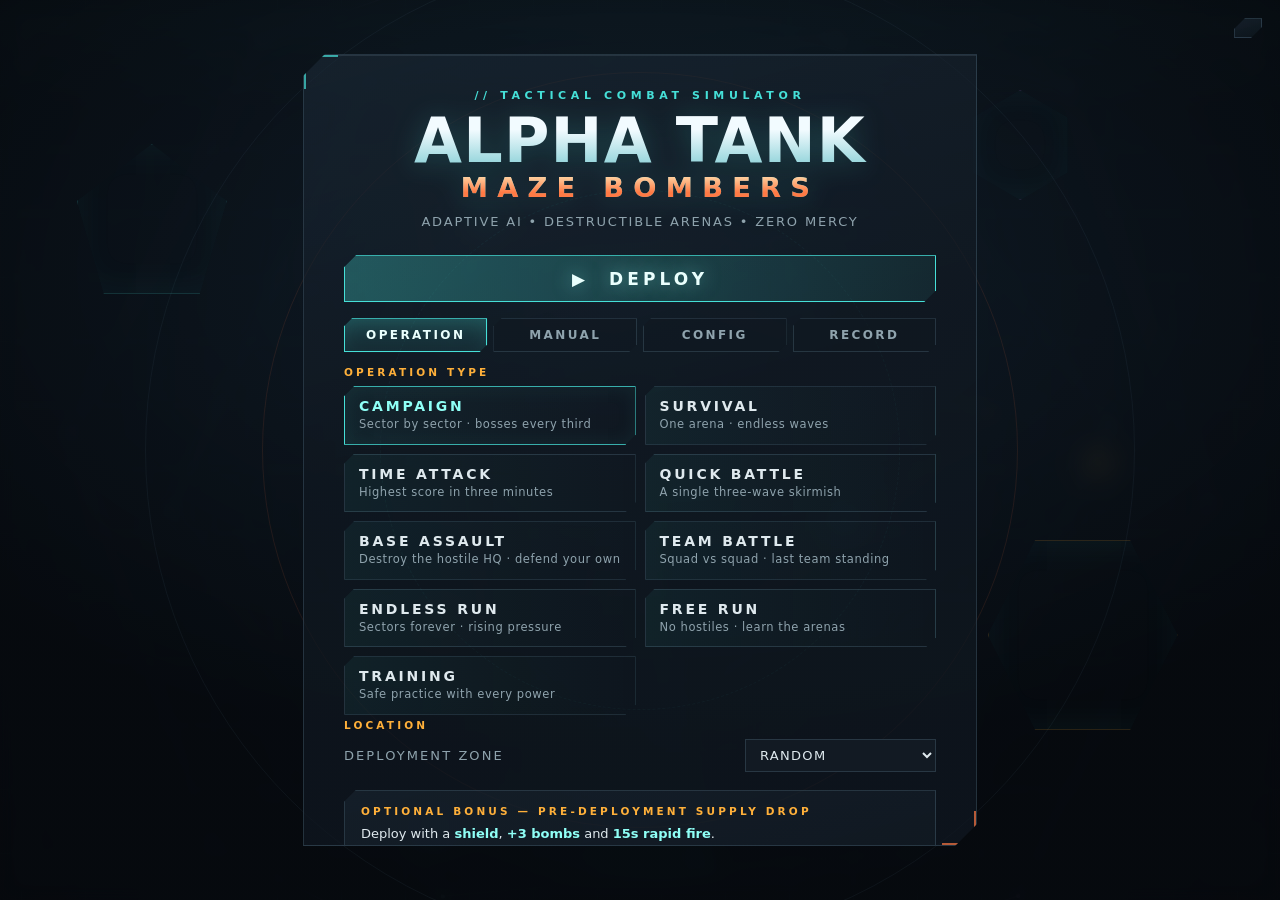
==== commit 2f06a2ef: "Replace local account and local storage with CrazyGames accounts The game kept its own operator iden" ====
--- a/index.html
+++ b/index.html
@@ -46,6 +46,13 @@
       <span class="mfx-poly p1"></span><span class="mfx-poly p2"></span><span class="mfx-poly p3"></span>
       <span class="mfx-scan"></span>
     </div>
+
+    <!-- ============ CRAZYGAMES ACCOUNT ============
+         The game's only identity. Signed in: the CrazyGames username and
+         avatar. Signed out: an optional "Log in with CrazyGames" button —
+         top-right corner, never the main CTA, never opened by itself, and
+         no other login method exists. Filled in by renderAccount(). -->
+    <div class="cg-account" id="cg-account" hidden></div>
     <div class="panel menu-panel">
       <div class="menu-head">
         <div class="eyebrow">// Tactical Combat Simulator</div>
@@ -182,6 +189,8 @@
         <ol id="rec-list"></ol>
         <div class="hr"></div>
         <div id="rec-stats"></div>
+        <!-- CrazyGames friends, shown only to a signed-in player -->
+        <div class="friends" id="cg-friends" hidden></div>
         <div class="btn-row">
           <button class="btn warn small" data-act="wipe">Wipe Data</button>
         </div>
@@ -190,8 +199,6 @@
       <div class="menu-foot">
         <div class="best" id="main-best">BEST SCORE — 0</div>
         <div class="mode-line" id="main-mode">OPERATION — CAMPAIGN</div>
-        <!-- CrazyGames username, shown only when the player is signed in. -->
-        <div class="operator" id="cg-operator"></div>
       </div>
       <!-- In-game banner: static screen only, never during gameplay -->
       <div class="cg-banner" id="banner-menu"></div>
@@ -250,7 +257,7 @@
 
 <!-- ================================================================
      ENGINE SCRIPTS — load order matters (shared top-level globals):
-       0. crazygames.js — CrazyGames SDK v3: ads, banners, data, game events
+       0. crazygames.js — CrazyGames SDK v3: account, data, ads, banners
        1. config.js   — CFG / quality / math utils / seeded RNG / SAVE
        2. audio.js    — procedural Web Audio SFX + adaptive music
        3. input.js    — keyboard / mouse / gamepad / touch
--- a/css/style.css
+++ b/css/style.css
@@ -258,14 +258,67 @@
   letter-spacing:.16em;color:var(--hostile-hot);text-transform:uppercase;
 }
 @media (max-width:560px){ .mode-list{grid-template-columns:1fr;} }
-.operator{
-  margin-top:5px;font-family:var(--font-num);font-size:11.5px;
-  letter-spacing:.16em;color:var(--friend);text-transform:uppercase;
-}
 .best b{color:var(--hostile-hot);}
 .foot{margin-top:22px;font-size:10.5px;letter-spacing:.2em;text-transform:uppercase;color:rgba(143,163,173,0.55);}
 .center{text-align:center;}
 .hr{height:1px;background:var(--edge);margin:16px 0;}
+
+/* ============================================================
+   CRAZYGAMES ACCOUNT — profile chip / optional log-in
+   Compliance notes (docs.crazygames.com account integration):
+   - The card sits in the top-right corner, clear of the panel, so
+     the log-in offer is never the main call to action and never
+     blocks a guest from deploying.
+   - The log-in button is a plain .btn.small, deliberately quieter
+     than the Deploy button, and it is the ONLY login entry point:
+     there is no in-game form, no external provider and no log-out.
+   - Signed in, the card is pure information: the CrazyGames
+     username and avatar, no separate in-game identity.
+   ============================================================ */
+.cg-account{
+  position:absolute;top:18px;right:18px;z-index:3;
+  display:flex;align-items:center;gap:10px;
+  max-width:min(280px,44vw);
+  padding:9px 13px;
+  background:linear-gradient(165deg, rgba(30,44,58,0.55), rgba(16,24,33,0.62));
+  border:1px solid var(--edge);
+  clip-path:polygon(11px 0,100% 0,100% calc(100% - 11px),calc(100% - 11px) 100%,0 100%,0 11px);
+  animation:fade-up .5s .4s both;
+}
+.cg-account.guest{flex-direction:column;align-items:flex-end;gap:7px;text-align:right;}
+.cg-avatar{
+  width:34px;height:34px;flex:0 0 34px;object-fit:cover;
+  border:1px solid var(--friend);background:var(--deck-2);
+  clip-path:polygon(7px 0,100% 0,100% calc(100% - 7px),calc(100% - 7px) 100%,0 100%,0 7px);
+}
+.cg-id{display:flex;flex-direction:column;min-width:0;}
+.cg-role{
+  font-size:9.5px;letter-spacing:.28em;text-transform:uppercase;
+  color:var(--ink-dim);font-weight:600;
+}
+.cg-name{
+  font-family:var(--font-num);font-size:13px;font-weight:700;letter-spacing:.06em;
+  color:var(--friend-hot);
+  overflow:hidden;text-overflow:ellipsis;white-space:nowrap;
+}
+.cg-login{font-size:11px;padding:8px 13px 7px;letter-spacing:.14em;white-space:nowrap;}
+.cg-note{
+  font-size:9.5px;letter-spacing:.1em;color:rgba(143,163,173,0.7);
+  text-transform:uppercase;line-height:1.4;
+}
+
+/* ---- CrazyGames friends (service record) ---- */
+.friends{margin-top:16px;}
+.friends-h{
+  font-size:10.5px;letter-spacing:.3em;text-transform:uppercase;
+  color:var(--hostile-hot);margin-bottom:9px;font-weight:700;
+}
+ul.friends-list{list-style:none;display:flex;flex-wrap:wrap;gap:8px 16px;}
+ul.friends-list li{display:flex;align-items:center;gap:8px;font-family:var(--font-num);font-size:12px;}
+ul.friends-list img{
+  width:22px;height:22px;object-fit:cover;border:1px solid var(--edge);background:var(--deck-2);
+}
+ul.friends-list span{color:var(--ink-dim);}
 
 /* ============================================================
    CRAZYGAMES SDK — rewarded-ad offers, banners, ad overlay
@@ -366,6 +419,11 @@
   .intel{grid-template-columns:1fr;}
   input[type=range]{width:130px;}
   .offer .btn-row{flex-direction:column;}
+  /* The panel takes the full width here, so the account card tucks into
+     the corner above it and loses the note. */
+  .cg-account{top:8px;right:8px;padding:6px 9px;max-width:52vw;}
+  .cg-note,.cg-account.guest .cg-role{display:none;}
+  .cg-account.guest{padding:0;border:0;background:none;}
 }
 
 /* ============================================================
@@ -487,7 +545,7 @@
 @keyframes scanline{to{top:110%;}}
 
 @media (prefers-reduced-motion: reduce){
-  .menu-panel,.menu-head *,.deploy-btn,.tabs,.tabpanel,
+  .menu-panel,.menu-head *,.deploy-btn,.tabs,.tabpanel,.cg-account,
   .mfx-ring,.mfx-poly,.mfx-scan,h1.title::after{animation:none !important;}
 }
 @media (max-width:560px){
@@ -552,7 +610,17 @@
   .offer{margin:12px 0 2px;padding:10px 12px 12px;}
   .offer-desc{font-size:12px;}
   .btn{font-size:13px;padding:10px 16px 9px;}
-  .foot,.operator,.mode-line{font-size:10px;}
+  .foot,.mode-line{font-size:10px;}
+  /* A phone held sideways has no room for the account card beside the
+     panel, so it shrinks to the avatar + name (or just the log-in
+     button) and the explanatory note is dropped. */
+  .cg-account{top:8px;right:8px;padding:6px 9px;gap:7px;max-width:38vw;}
+  .cg-avatar{width:26px;height:26px;flex-basis:26px;}
+  .cg-name{font-size:11.5px;}
+  .cg-login{font-size:10px;padding:7px 10px 6px;}
+  .cg-note,.cg-account.guest .cg-role{display:none;}
+  /* a bare button in the corner: the whole card is the log-in offer */
+  .cg-account.guest{padding:0;border:0;background:none;}
   .cg-banner.has-banner{height:50px;margin:10px auto 2px;}
   .intel{font-size:11.5px;gap:5px 16px;}
   .menu-foot{margin-top:8px;}
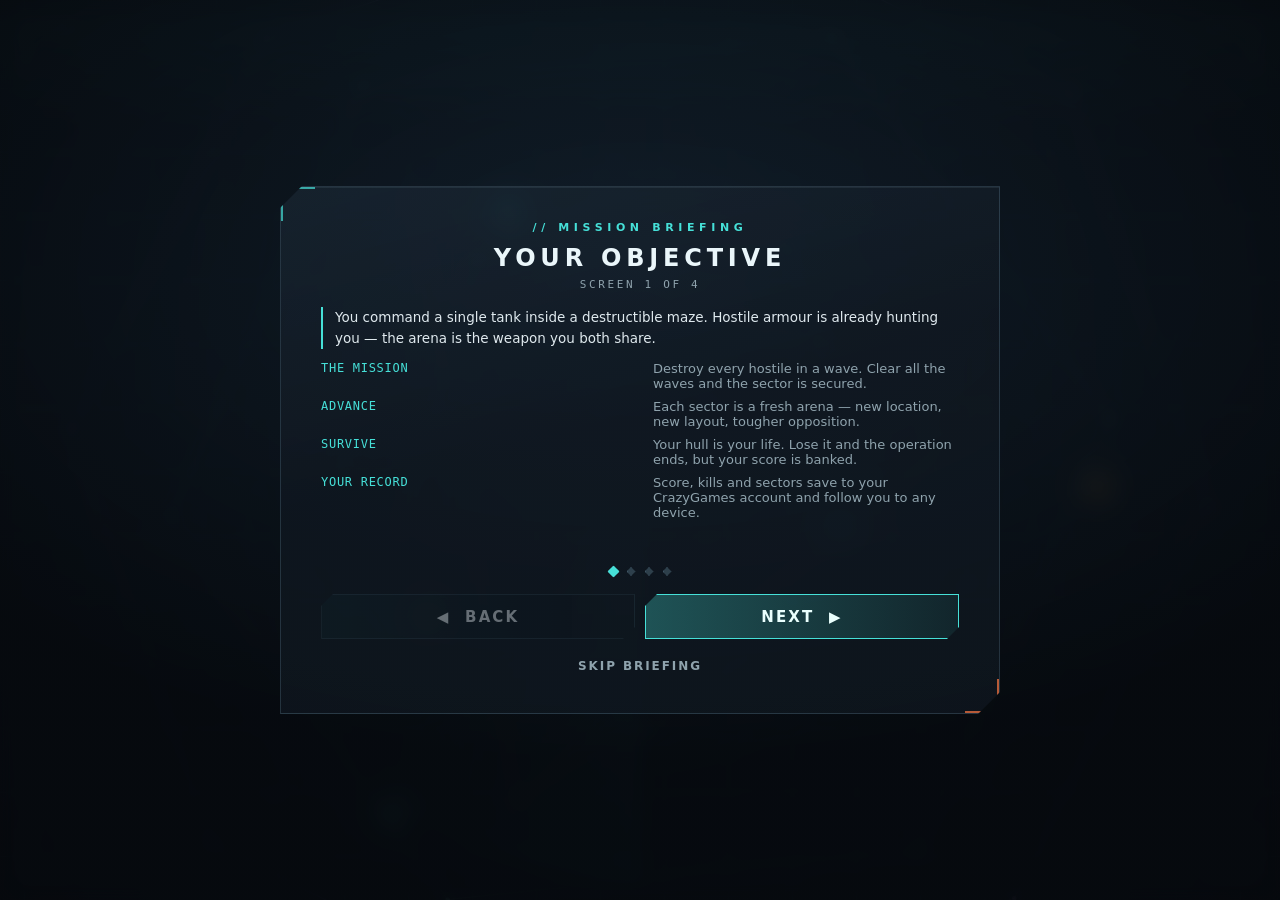
==== commit 53a59d9f: "Add first-run briefing, menu score and full UI sound Four onboarding screens, a menu that is no long" ====
--- a/index.html
+++ b/index.html
@@ -9,7 +9,11 @@
 <script src="https://sdk.crazygames.com/crazygames-sdk-v3.js"></script>
 <link rel="stylesheet" href="css/style.css">
 </head>
-<body class="menu-open">
+<!-- `booting` holds every screen back until the SDK has answered and the
+     game knows whether this is a first run (briefing) or a returning
+     operator (command deck). The animated backdrop covers the wait, so
+     neither screen ever flashes up and gets replaced. -->
+<body class="menu-open booting">
 <canvas id="game"></canvas>
 <div id="crt"></div>
 <div id="safe-probe" aria-hidden="true"></div>
@@ -38,6 +42,114 @@
 </div>
 
 <div id="ui">
+
+  <!-- ============ FIRST-RUN BRIEFING ============
+       Four screens shown once to a new operator: what the game is, how
+       to drive it, what the firepower does and how the arena behaves.
+       The "seen" flag lives in the save (so it follows the CrazyGames
+       account across devices), it can be skipped at any point, and the
+       Manual tab can replay it later. It hands off to the MAIN MENU,
+       never straight into a run. -->
+  <div class="screen" id="scr-intro">
+    <div class="panel intro-panel">
+      <div class="intro-head">
+        <div class="eyebrow">// Mission briefing</div>
+        <h2 class="scr-h" id="intro-title">Your Objective</h2>
+        <div class="intro-step" id="intro-step">Screen 1 of 4</div>
+      </div>
+
+      <div class="intro-body">
+
+        <!-- ---- 1. what the game is ---- -->
+        <section class="intro-slide on" data-slide="0">
+          <p class="intro-lead">You command a single tank inside a destructible maze.
+          Hostile armour is already hunting you — the arena is the weapon you both share.</p>
+          <div class="intel">
+            <div class="k">THE MISSION</div>
+            <div class="v">Destroy every hostile in a wave. Clear all the waves and the sector is secured.</div>
+            <div class="k">ADVANCE</div>
+            <div class="v">Each sector is a fresh arena — new location, new layout, tougher opposition.</div>
+            <div class="k">SURVIVE</div>
+            <div class="v">Your hull is your life. Lose it and the operation ends, but your score is banked.</div>
+            <div class="k">YOUR RECORD</div>
+            <div class="v">Score, kills and sectors save to your CrazyGames account and follow you to any device.</div>
+          </div>
+        </section>
+
+        <!-- ---- 2. how to play ---- -->
+        <section class="intro-slide" data-slide="1">
+          <p class="intro-lead">Drive with one hand, aim with the other. The turret turns
+          independently of the hull, so you can retreat and keep firing.</p>
+          <div class="intel for-desktop">
+            <div class="k">W A S D / ARROWS</div><div class="v">Drive &mdash; ZQSD on AZERTY keyboards</div>
+            <div class="k">MOUSE</div><div class="v">Aim the turret</div>
+            <div class="k">LEFT MOUSE (hold)</div><div class="v">Fire the cannon</div>
+            <div class="k">SPACE</div><div class="v">Plant a demolition bomb</div>
+            <div class="k">SHIFT (hold)</div><div class="v">Overdrive boost</div>
+            <div class="k">KEYS 1 &ndash; 7</div><div class="v">Fire a superpower</div>
+            <div class="k">P &nbsp;&bull;&nbsp; ESC</div><div class="v">Pause &bull; release the mouse cursor</div>
+          </div>
+          <div class="intel for-touch">
+            <div class="k">LEFT THUMB</div><div class="v">Drive &mdash; anywhere on the left half</div>
+            <div class="k">RIGHT THUMB</div><div class="v">Aim, and hold to fire automatically</div>
+            <div class="k">TAP LEFT SIDE</div><div class="v">Plant a demolition bomb</div>
+            <div class="k">TAP A POWER CIRCLE</div><div class="v">Fire that superpower (rack, top right)</div>
+            <div class="k">PAUSE BUTTON</div><div class="v">Top-left corner of the HUD</div>
+          </div>
+          <div class="intro-note">Gamepad — left stick drives, right stick aims and fires,
+          A / RT fires, X bombs, the D-pad and B / Y / R3 fire superpowers.</div>
+        </section>
+
+        <!-- ---- 3. firepower ---- -->
+        <section class="intro-slide" data-slide="2">
+          <p class="intro-lead">Your cannon is the least of what you carry. Seven superpowers
+          sit in the rack in the top-right corner, each with its own charges and cooldown.</p>
+          <div class="intel">
+            <div class="k">EVERY POWER IS AIMED</div>
+            <div class="v">They land on your crosshair, not on your own tank. Put the mark on a group and fire.</div>
+            <div class="k">CHARGES ARE EARNED</div>
+            <div class="v">Kill streaks, cleared waves and cleared sectors all restock the rack &mdash; play well, hit harder.</div>
+            <div class="k">FIELD SUPPLIES</div>
+            <div class="v">Wrecked hostiles drop repair, shield, rapid fire, tri-shot, overdrive, bombs and EMP.</div>
+            <div class="k">COMBO CHAIN</div>
+            <div class="v">Kills within four seconds of each other multiply your score, up to &times;6. Keep the pressure on.</div>
+          </div>
+        </section>
+
+        <!-- ---- 4. reading the arena ---- -->
+        <section class="intro-slide" data-slide="3">
+          <p class="intro-lead">The maze is not scenery. Most of it can be rebuilt by force,
+          and the opposition is watching how you fight.</p>
+          <div class="intel">
+            <div class="k" style="color:#c8825a">BRICK WALLS</div>
+            <div class="v">Break. Blast a new route, or drop one on a hostile that thought it had cover.</div>
+            <div class="k" style="color:#9fb4c4">STEEL WALLS</div>
+            <div class="v">Hold, and bounce your shells once &mdash; bank a shot around a corner into a blind spot.</div>
+            <div class="k" style="color:#ff9a3c">BARRELS &amp; MINES</div>
+            <div class="v">Chain-detonate. A good opening shot can clear half a corridor for you.</div>
+            <div class="k" style="color:#ffd05c">EMPLACEMENTS</div>
+            <div class="v">Gun nests, lighthouses and bunkers hold ground. Level every one for a bonus.</div>
+            <div class="k" style="color:#ff4d5e">BOSSES</div>
+            <div class="v">Every third sector fields one. Their heavy attacks are telegraphed &mdash; watch the wind-up.</div>
+            <div class="k" style="color:#8ffff6">THE AI DIRECTOR</div>
+            <div class="v">Reads your performance live and sharpens the opposition to match it.</div>
+          </div>
+          <div class="intro-note">That is the whole briefing. Choose an operation on the
+          command deck and deploy when you are ready.</div>
+        </section>
+
+      </div>
+
+      <div class="intro-dots" id="intro-dots" aria-hidden="true"></div>
+      <div class="btn-row intro-nav">
+        <button class="btn" data-act="intro-prev" id="intro-prev">&#9664;&nbsp; Back</button>
+        <button class="btn primary" data-act="intro-next" id="intro-next">Next &nbsp;&#9654;</button>
+      </div>
+      <div class="intro-skip-row">
+        <button class="btn small" data-act="intro-skip">Skip briefing</button>
+      </div>
+    </div>
+  </div>
 
   <!-- ============ MAIN MENU — the only menu; every option lives here ============ -->
   <div class="screen active" id="scr-main">
@@ -88,6 +200,9 @@
 
       <!-- ---- Field manual ---- -->
       <div class="tabpanel" id="tab-manual">
+        <div class="btn-row" style="margin:0 0 14px;">
+          <button class="btn small" data-act="intro-replay">&#9654;&nbsp; Replay the briefing</button>
+        </div>
         <div class="intel">
         <div class="intel-h">Controls — Keyboard &amp; Mouse</div>
         <div class="k">W A S D / Arrows</div><div class="v">Drive &mdash; ZQSD on AZERTY keyboards</div>
--- a/css/style.css
+++ b/css/style.css
@@ -86,6 +86,8 @@
   animation:scr-in .28s ease-out;
 }
 .screen.active{display:flex;}
+/* Boot: no screen at all until the game knows which one to open. */
+body.booting .screen{display:none !important;}
 @keyframes scr-in{from{opacity:0;transform:scale(1.015);}to{opacity:1;transform:scale(1);}}
 @media (prefers-reduced-motion: reduce){
   .screen,.btn,.title-sweep{animation:none !important;transition:none !important;}
@@ -262,6 +264,72 @@
 .foot{margin-top:22px;font-size:10.5px;letter-spacing:.2em;text-transform:uppercase;color:rgba(143,163,173,0.55);}
 .center{text-align:center;}
 .hr{height:1px;background:var(--edge);margin:16px 0;}
+
+/* ============================================================
+   FIRST-RUN BRIEFING — four onboarding screens
+   Built entirely from the existing design language (chamfered
+   panel, eyebrow, .intel key/value grid, .btn) so it reads as
+   part of the same console rather than a bolted-on tutorial.
+   ============================================================ */
+.intro-panel{max-width:min(720px,94vw);}
+.intro-head{text-align:center;margin-bottom:6px;}
+.intro-step{
+  font-family:var(--font-num);font-size:11px;letter-spacing:.24em;
+  text-transform:uppercase;color:var(--ink-dim);margin-top:6px;
+}
+/* Fixed height so the panel never jumps as the screens change; the
+   longest screen sets it and the rest simply sit inside. */
+.intro-body{position:relative;margin:16px 0 4px;min-height:246px;}
+.intro-slide{display:none;}
+.intro-slide.on{display:block;animation:intro-in .3s ease-out;}
+@keyframes intro-in{from{opacity:0;transform:translateX(14px);}to{opacity:1;transform:none;}}
+.intro-slide.back.on{animation:intro-in-back .3s ease-out;}
+@keyframes intro-in-back{from{opacity:0;transform:translateX(-14px);}to{opacity:1;transform:none;}}
+.intro-lead{
+  font-size:13.5px;line-height:1.55;color:var(--ink);margin-bottom:12px;
+  border-left:2px solid var(--friend);padding-left:12px;
+}
+.intro-note{
+  margin-top:12px;font-size:11.5px;line-height:1.5;color:var(--ink-dim);
+  font-family:var(--font-num);
+}
+/* One control list per input device; main.js keeps body.is-touch in sync. */
+.for-touch{display:none;}
+body.is-touch .for-desktop{display:none;}
+body.is-touch .for-touch{display:grid;}
+.intro-dots{display:flex;justify-content:center;gap:9px;margin:14px 0 2px;}
+.intro-dots i{
+  width:9px;height:9px;display:block;background:rgba(120,160,180,0.3);
+  border:1px solid var(--edge);
+  clip-path:polygon(50% 0,100% 50%,50% 100%,0 50%);
+  transition:background .2s, transform .2s;
+}
+.intro-dots i.on{background:var(--friend);transform:scale(1.35);}
+.intro-dots i.done{background:rgba(70,224,216,0.45);}
+/* The final button carries the longest label in the game, so the nav row
+   keeps its type on one line rather than letting it wrap mid-phrase. */
+.intro-nav .btn{flex:1;text-align:center;white-space:nowrap;letter-spacing:.14em;}
+.intro-skip-row{display:flex;justify-content:center;margin-top:10px;}
+.intro-skip-row .btn{
+  text-align:center;border-color:transparent;background:none;
+  color:var(--ink-dim);letter-spacing:.16em;
+}
+.intro-skip-row .btn:hover{color:var(--ink);border-color:var(--edge);background:none;}
+@media (max-height:520px){
+  .intro-body{min-height:150px;margin:8px 0 2px;}
+  .intro-lead{font-size:12px;margin-bottom:8px;padding-left:9px;}
+  .intro-note{margin-top:8px;font-size:10.5px;}
+  .intro-step{font-size:10px;margin-top:3px;}
+  .intro-dots{margin:8px 0 0;}
+  .intro-skip-row{margin-top:6px;}
+}
+@media (max-height:440px){
+  .intro-body{min-height:120px;}
+  .intro-note{display:none;}
+}
+@media (prefers-reduced-motion: reduce){
+  .intro-slide.on,.intro-slide.back.on{animation:none !important;}
+}
 
 /* ============================================================
    CRAZYGAMES ACCOUNT — profile chip / optional log-in
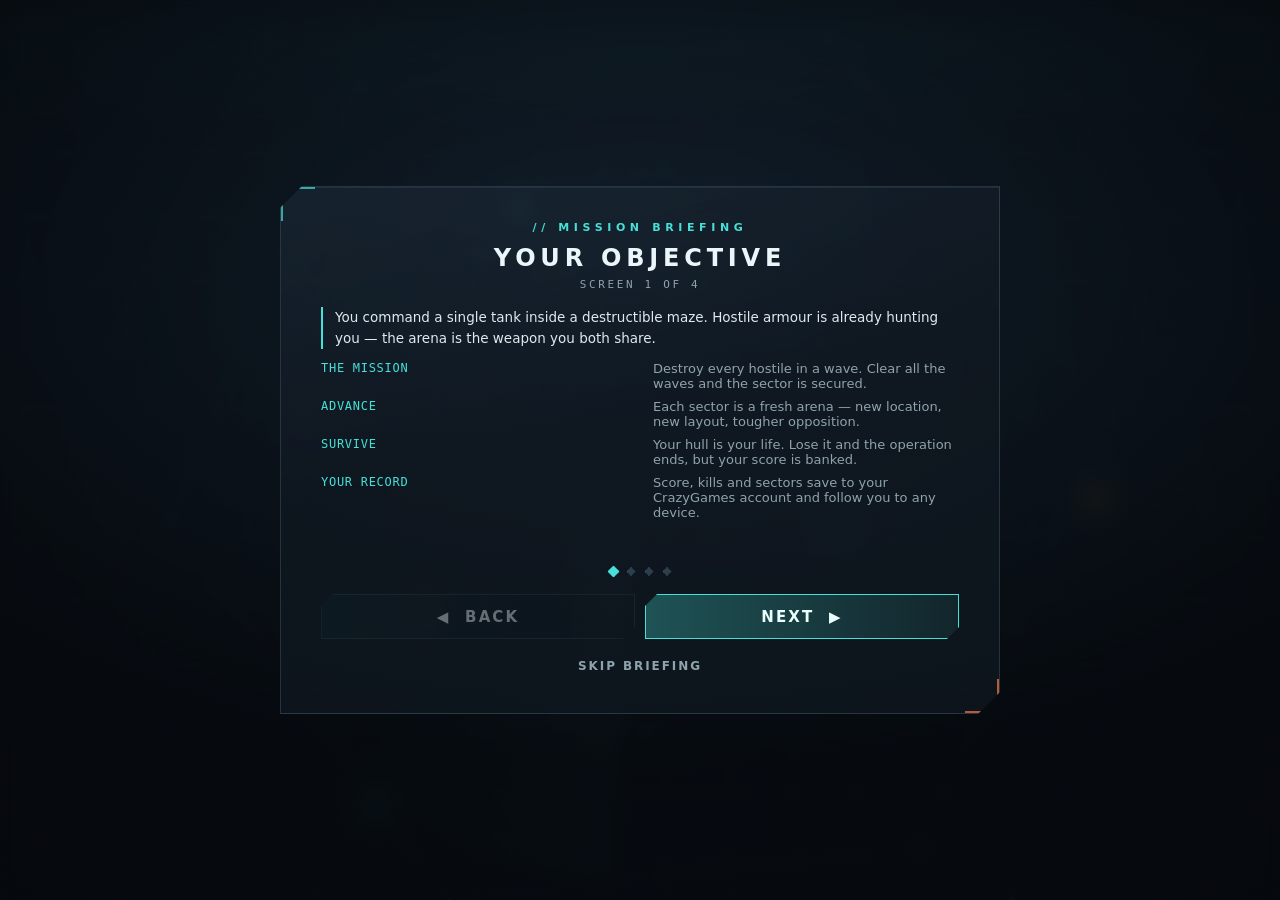
==== commit f903673a: "Complete CrazyGames user auth and data module QA coverage User module (js/crazygames.js, js/main.js)" ====
--- a/index.html
+++ b/index.html
@@ -161,7 +161,9 @@
 
     <!-- ============ CRAZYGAMES ACCOUNT ============
          The game's only identity. Signed in: the CrazyGames username and
-         avatar. Signed out: an optional "Log in with CrazyGames" button —
+         avatar, plus the account-link action (the platform's standard
+         showAccountLinkPrompt modal) until the service record has been
+         linked. Signed out: an optional "Log in with CrazyGames" button —
          top-right corner, never the main CTA, never opened by itself, and
          no other login method exists. Filled in by renderAccount(). -->
     <div class="cg-account" id="cg-account" hidden></div>
--- a/css/style.css
+++ b/css/style.css
@@ -373,6 +373,16 @@
 .cg-note{
   font-size:9.5px;letter-spacing:.1em;color:rgba(143,163,173,0.7);
   text-transform:uppercase;line-height:1.4;
+}
+/* Account-link state on the signed-in badge: the button reuses .cg-login,
+   and once the platform link modal has been accepted it becomes this tag. */
+.cg-linked{
+  font-size:9px;letter-spacing:.22em;text-transform:uppercase;font-weight:700;
+  color:var(--ok);white-space:nowrap;
+  padding:4px 8px 3px;
+  border:1px solid rgba(123,226,122,0.35);
+  background:rgba(123,226,122,0.08);
+  clip-path:polygon(5px 0,100% 0,100% calc(100% - 5px),calc(100% - 5px) 100%,0 100%,0 5px);
 }
 
 /* ---- CrazyGames friends (service record) ---- */
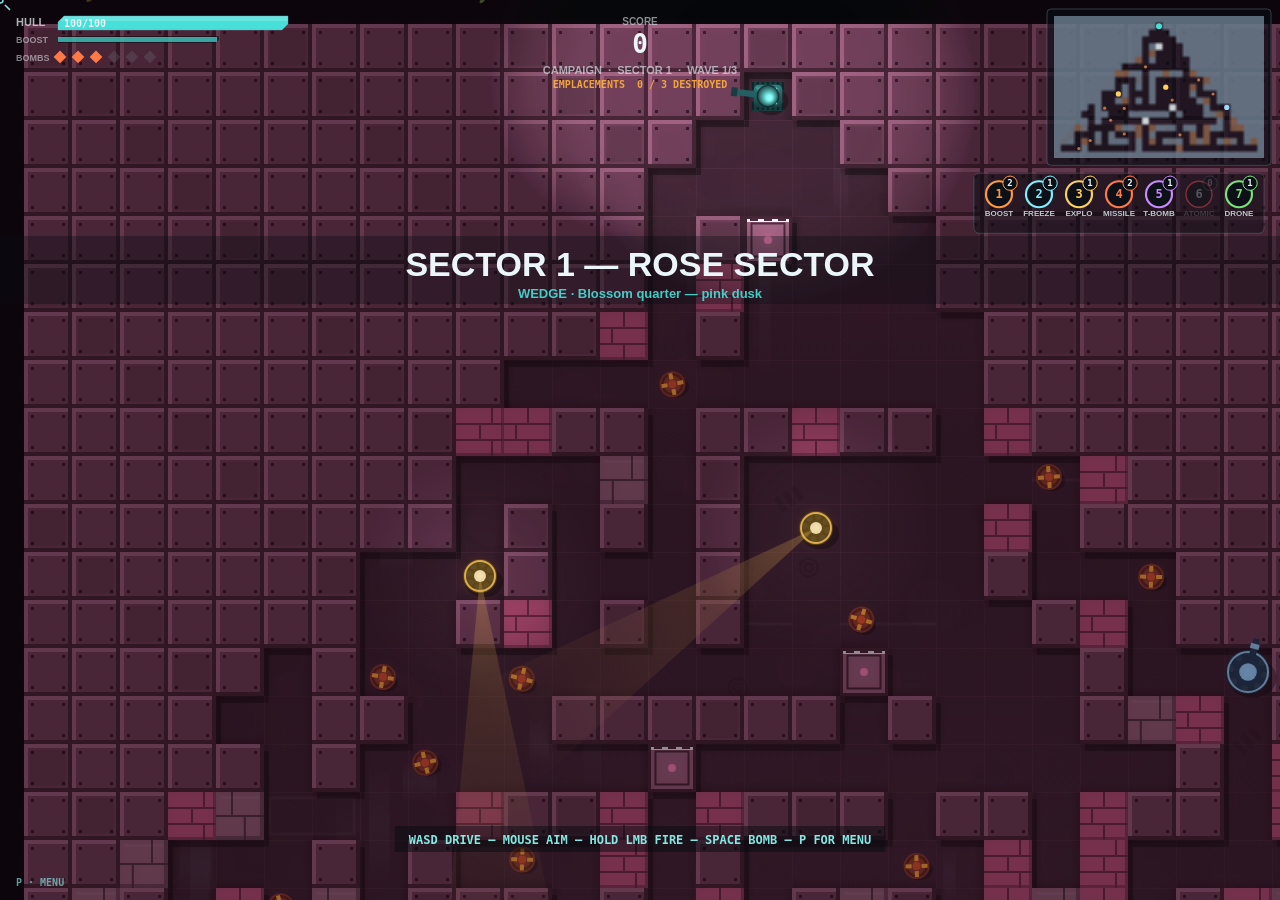
==== commit 91c53eee: "Version 2.0: instant play, session length and day-one return The Basic Launch report scored the game" ====
--- a/index.html
+++ b/index.html
@@ -40,6 +40,12 @@
     <div class="ad-ov-sub">Operation paused</div>
   </div>
 </div>
+
+<!-- ============ TOAST STACK ============
+     Queued progression announcements — contract complete, operator
+     level, new record. Sits above the UI layer and outside the screens
+     so it can appear over gameplay as well as over a panel. -->
+<div id="toasts" aria-live="polite"></div>
 
 <div id="ui">
 
@@ -185,6 +191,10 @@
 
       <!-- ---- Operation: mode + location + the optional ad offer ---- -->
       <div class="tabpanel on" id="tab-op">
+        <!-- Daily operation and today's contracts: the return hooks.
+             Filled by renderDaily() / renderContracts(). -->
+        <div class="daily-card" id="daily-card"></div>
+        <div class="contracts" id="contracts"></div>
         <div class="tab-h">Operation type</div>
         <div class="mode-list" id="mode-list"></div>
         <div class="tab-h">Location</div>
@@ -344,6 +354,10 @@
       <div class="record-flag" id="go-record">&#9733; New Service Record &#9733;</div>
       <div class="big-score" id="go-score">0</div>
       <div class="stat-grid" id="go-stats"></div>
+      <!-- Operator progression: XP earned, the level bar, completed
+           contracts and the next named unlock. Filled by
+           renderRunProgress() at the moment of highest emotion. -->
+      <div class="progress-block" id="go-progress"></div>
       <!-- Optional rewarded-ad offer: field repair drone (revive) -->
       <div class="offer" id="offer-over"></div>
       <div class="btn-row">
@@ -352,6 +366,21 @@
       </div>
       <!-- In-game banner: static screen only, never during gameplay -->
       <div class="cg-banner" id="banner-over"></div>
+    </div>
+  </div>
+
+  <!-- ============ FIELD REFIT — perk draft ============
+       Three run-scoped upgrades, offered at every sector clear. Sits
+       between the clearance screen and the next sector, so every run
+       builds differently and pushing one sector deeper is a choice
+       rather than a repetition. -->
+  <div class="screen" id="scr-perk">
+    <div class="panel center">
+      <div class="eyebrow" style="color:var(--friend)">// Field refit</div>
+      <h2 class="scr-h">Choose an Upgrade</h2>
+      <div class="scr-sub" id="perk-sub">Sector 2 loadout</div>
+      <div class="perk-grid" id="perk-grid"></div>
+      <div class="perk-taken" id="perk-taken"></div>
     </div>
   </div>
 
@@ -374,18 +403,25 @@
 
 <!-- ================================================================
      ENGINE SCRIPTS — load order matters (shared top-level globals):
-       0. crazygames.js — CrazyGames SDK v3: account, data, ads, banners
-       1. config.js   — CFG / quality / math utils / seeded RNG / SAVE
-       2. audio.js    — procedural Web Audio SFX + adaptive music
-       3. input.js    — keyboard / mouse / gamepad / touch
-       4. camera.js   — follow, look-ahead, trauma shake, zoom
-       5. effects.js  — particles, lighting, decals, noises, screen FX
-       6. worldgen.js — themes, tilemap, maze generator, A* pathfinding
-       7. combat.js   — shells, bombs, mines, barrels, pickups, explosions
-       8. tanks.js    — physics chassis, Player, Enemy tactical FSM AI
-       9. game.js     — AI Director, WORLD simulation, minimap, game state
-      10. main.js     — HUD, render pipeline, UI wiring, main loop, boot
+       0. safety.js   — crash containment: MUST be first, nothing may
+                        throw before the global handlers are installed
+       1. crazygames.js — CrazyGames SDK v3: account, data, ads, banners
+       2. config.js   — CFG / quality / math utils / seeded RNG / SAVE
+       3. audio.js    — procedural Web Audio SFX + adaptive music
+       4. input.js    — keyboard / mouse / gamepad / touch
+       5. camera.js   — follow, look-ahead, trauma shake, zoom
+       6. effects.js  — particles, lighting, decals, noises, screen FX
+       7. worldgen.js — themes, tilemap, maze generator, A* pathfinding
+       8. combat.js   — shells, bombs, mines, barrels, pickups, explosions
+       9. powers.js   — the seven superpowers and their world objects
+      10. perks.js    — run-scoped upgrade draft (reads POWERS)
+      11. meta.js     — XP, unlocks, daily operation, streak, contracts
+      12. tanks.js    — physics chassis, Player, Enemy tactical FSM AI
+      13. game.js     — AI Director, WORLD simulation, minimap, game state
+      14. coldopen.js — scripted first session (reads GAME, POWERS)
+      15. main.js     — HUD, render pipeline, UI wiring, main loop, boot
      ================================================================ -->
+<script src="js/safety.js"></script>
 <script src="js/crazygames.js"></script>
 <script src="js/config.js"></script>
 <script src="js/audio.js"></script>
@@ -395,8 +431,11 @@
 <script src="js/worldgen.js"></script>
 <script src="js/combat.js"></script>
 <script src="js/powers.js"></script>
+<script src="js/perks.js"></script>
+<script src="js/meta.js"></script>
 <script src="js/tanks.js"></script>
 <script src="js/game.js"></script>
+<script src="js/coldopen.js"></script>
 <script src="js/main.js"></script>
 </body>
 </html>
--- a/css/style.css
+++ b/css/style.css
@@ -635,13 +635,34 @@
 /* ============================================================
    MOBILE — landscape only, and a layout tuned for short screens
    ============================================================ */
+/* The rotate prompt is advice now, not a gate. It used to cover the
+   screen while the simulation was frozen behind it, which meant a phone
+   opened upright was simply a dead game — and almost everyone opens a
+   link upright. The game runs in portrait; this is a small card that
+   suggests turning the device and then fades out on its own. */
 #rotate-gate{
-  position:fixed;inset:0;z-index:200;display:none;
+  position:fixed;inset:auto 0 auto 0;top:12px;z-index:60;display:none;
   align-items:center;justify-content:center;
-  background:radial-gradient(ellipse at center, #101a24, #04060a 75%);
-  text-align:center;
-}
-body.portrait-block #rotate-gate{display:flex;}
+  background:none;text-align:center;pointer-events:none;
+}
+/* The in-game hint already says this, in the HUD's own voice and in a
+   place chosen to avoid the score column. Showing the card as well put
+   a second message on top of the first. Kept in the markup because the
+   platform may still enforce an orientation at submission. */
+body.is-portrait #rotate-gate{display:none;}
+body.is-portrait .rg-box{
+  background:rgba(11,16,22,0.9);border:1px solid var(--edge);
+  padding:9px 15px;display:flex;align-items:center;gap:12px;
+  clip-path:polygon(9px 0,100% 0,100% calc(100% - 9px),calc(100% - 9px) 100%,0 100%,0 9px);
+}
+body.is-portrait .rg-icon{width:20px;height:30px;margin:0;}
+body.is-portrait .rg-icon span{border-width:2px;border-radius:5px;box-shadow:none;}
+body.is-portrait .rg-title{font-size:11.5px;letter-spacing:.16em;text-shadow:none;}
+body.is-portrait .rg-sub{display:none;}
+@keyframes rg-fade{to{opacity:0;visibility:hidden;}}
+@media (prefers-reduced-motion: reduce){
+  body.is-portrait #rotate-gate{animation:none;opacity:.9;}
+}
 .rg-icon{width:74px;height:110px;margin:0 auto 22px;position:relative;}
 .rg-icon span{
   position:absolute;inset:0;border:3px solid var(--friend);border-radius:10px;
@@ -761,3 +782,187 @@
   input[type=range]::-webkit-slider-thumb{width:22px;height:22px;}
   input[type=range]::-moz-range-thumb{width:20px;height:20px;}
 }
+
+/* ============================================================
+   FIELD REFIT — the perk draft
+   Three (or four, once unlocked) run-scoped upgrades between
+   sectors. Built from the existing chamfered-card language so it
+   reads as part of the same console as the mode picker.
+   ============================================================ */
+.perk-grid{display:grid;gap:10px;grid-template-columns:1fr;margin:14px 0 4px;}
+@media (min-width:660px){
+  .perk-grid{grid-template-columns:repeat(3,1fr);}
+  .perk-grid.wide{grid-template-columns:repeat(4,1fr);}
+}
+.perk-card{
+  font-family:var(--font-cmd);text-align:left;cursor:pointer;color:var(--ink);
+  background:linear-gradient(165deg, rgba(30,44,58,0.5), rgba(16,24,33,0.62));
+  border:1px solid var(--edge);border-top:2px solid var(--pk,var(--friend));
+  padding:15px 14px;display:flex;flex-direction:column;gap:7px;min-height:128px;
+  clip-path:polygon(11px 0,100% 0,100% calc(100% - 11px),calc(100% - 11px) 100%,0 100%,0 11px);
+  transition:background .15s, border-color .15s, transform .1s, box-shadow .15s;
+}
+.perk-card:hover,.perk-card:focus-visible{
+  border-color:var(--pk,var(--friend));transform:translateY(-2px);outline:none;
+  background:linear-gradient(165deg, rgba(40,60,78,0.6), rgba(20,30,40,0.72));
+  box-shadow:0 10px 26px rgba(0,0,0,0.4);
+}
+.perk-card:active{transform:translateY(0);}
+.perk-name{
+  font-size:14px;font-weight:700;letter-spacing:.18em;text-transform:uppercase;
+  color:var(--pk,var(--friend));
+}
+.perk-desc{font-size:12.5px;color:var(--ink-dim);line-height:1.45;}
+.perk-stack{
+  font-family:var(--font-num);font-size:10px;letter-spacing:.16em;
+  color:var(--hostile-hot);margin-top:auto;
+}
+.perk-taken{
+  display:flex;flex-wrap:wrap;gap:6px;justify-content:center;align-items:center;
+  margin-top:14px;
+}
+.perk-taken .pt-h{
+  font-size:10px;letter-spacing:.28em;text-transform:uppercase;
+  color:var(--ink-dim);margin-right:4px;
+}
+.perk-taken .pt-i{
+  font-family:var(--font-num);font-size:10px;letter-spacing:.1em;
+  color:var(--friend);border:1px solid rgba(70,224,216,0.3);
+  background:rgba(70,224,216,0.06);padding:3px 7px;
+}
+@media (max-height:520px){
+  .perk-card{min-height:0;padding:10px 12px;gap:4px;}
+  .perk-desc{font-size:11px;}
+  .perk-taken{margin-top:8px;}
+}
+
+/* ============================================================
+   PROGRESSION — daily operation, contracts, operator level
+   The return hooks. All three reuse the existing panel, chip
+   and key/value language so the deck gains surfaces rather
+   than a second visual system.
+   ============================================================ */
+.daily-card{
+  border:1px solid var(--edge);border-left:2px solid var(--hostile-hot);
+  background:linear-gradient(165deg, rgba(48,36,24,0.5), rgba(16,24,33,0.55));
+  padding:11px 14px;margin:0 0 14px;
+  display:flex;flex-wrap:wrap;gap:10px;align-items:center;justify-content:space-between;
+}
+.daily-card.done{border-left-color:var(--ok);}
+.daily-card .dc-t{
+  font-size:12.5px;font-weight:700;letter-spacing:.2em;text-transform:uppercase;
+  color:var(--hostile-hot);
+}
+.daily-card.done .dc-t{color:var(--ok);}
+.daily-card .dc-s{
+  font-size:11.5px;color:var(--ink-dim);font-family:var(--font-num);
+  letter-spacing:.04em;margin-top:3px;
+}
+.daily-card .dc-right{display:flex;align-items:center;gap:9px;flex-wrap:wrap;}
+.daily-card .dc-streak{
+  font-family:var(--font-num);font-size:10.5px;letter-spacing:.16em;
+  text-transform:uppercase;color:var(--ok);white-space:nowrap;
+  border:1px solid rgba(123,226,122,0.35);background:rgba(123,226,122,0.08);
+  padding:4px 8px 3px;
+}
+.contracts{margin:0 0 14px;}
+.contracts ul{list-style:none;display:grid;gap:2px;}
+.contracts li{
+  display:flex;justify-content:space-between;gap:14px;
+  font-family:var(--font-num);font-size:11.5px;color:var(--ink-dim);
+  border-bottom:1px dashed rgba(120,160,180,0.14);padding:5px 2px;
+}
+.contracts li:last-child{border-bottom:none;}
+.contracts li.done{color:var(--ok);}
+.contracts li.done::before{content:"\2714\00a0";}
+
+.progress-block{margin:16px auto 2px;max-width:430px;text-align:left;}
+.xp-row{
+  display:flex;justify-content:space-between;gap:12px;
+  font-family:var(--font-num);font-size:11px;letter-spacing:.16em;
+  color:var(--ink-dim);text-transform:uppercase;
+}
+.xp-gain{color:var(--friend-hot);}
+.xp-bar{height:6px;background:rgba(120,160,180,0.2);margin:7px 0 9px;overflow:hidden;}
+.xp-bar i{
+  display:block;height:100%;width:0;
+  background:linear-gradient(90deg,var(--friend),var(--friend-hot));
+  transition:width .9s cubic-bezier(.2,.9,.3,1);
+}
+.xp-unlock{
+  font-family:var(--font-num);font-size:11.5px;letter-spacing:.04em;
+  color:var(--hostile-hot);line-height:1.5;
+}
+.xp-next{
+  font-family:var(--font-num);font-size:11px;letter-spacing:.04em;
+  color:var(--ink-dim);line-height:1.5;
+}
+/* A locked operation is visible but not selectable, so the ladder
+   reads as something to climb rather than as content that is missing. */
+.mode-card.locked{opacity:.42;cursor:not-allowed;}
+.mode-card.locked:hover{border-color:var(--edge);background:linear-gradient(90deg, rgba(70,224,216,0.06), rgba(70,224,216,0.02) 60%, transparent);}
+.mode-card .mode-lock{
+  font-family:var(--font-num);font-size:10px;letter-spacing:.14em;
+  color:var(--hostile-hot);text-transform:uppercase;
+}
+@media (prefers-reduced-motion: reduce){ .xp-bar i{transition:none;} }
+@media (max-height:520px){
+  .daily-card{padding:8px 11px;margin:0 0 9px;}
+  .daily-card .dc-s{font-size:10.5px;}
+  .contracts{margin:0 0 9px;}
+  .contracts li{font-size:10.5px;padding:3px 2px;}
+  .progress-block{margin:8px auto 0;}
+}
+
+/* ============================================================
+   TOAST STACK — queued progression announcements
+   ============================================================ */
+/* Bottom-left: the top-right corner belongs to the minimap and the
+   power rack, and a toast landing on either of them hides information
+   the player is actively reading. Nothing else lives down here except
+   the optional FPS counter. */
+#toasts{
+  position:fixed;z-index:150;pointer-events:none;
+  bottom:calc(46px + env(safe-area-inset-bottom,0px));
+  left:calc(14px + env(safe-area-inset-left,0px));
+  display:flex;flex-direction:column-reverse;gap:8px;align-items:flex-start;
+  max-width:min(320px,64vw);
+}
+.toast{
+  background:linear-gradient(165deg, rgba(30,44,58,0.92), rgba(12,18,25,0.94));
+  border:1px solid var(--edge);border-left:2px solid var(--tc,var(--friend));
+  padding:9px 14px;display:flex;flex-direction:column;gap:2px;
+  clip-path:polygon(9px 0,100% 0,100% calc(100% - 9px),calc(100% - 9px) 100%,0 100%,0 9px);
+  opacity:0;transform:translateX(-18px);
+  transition:opacity .3s ease-out, transform .3s cubic-bezier(.2,.9,.3,1);
+  box-shadow:0 12px 30px rgba(0,0,0,0.5);
+}
+.toast.in{opacity:1;transform:none;}
+.toast-t{
+  font-size:11.5px;font-weight:700;letter-spacing:.2em;text-transform:uppercase;
+  color:var(--tc,var(--friend));
+}
+.toast-s{font-family:var(--font-num);font-size:11px;color:var(--ink-dim);letter-spacing:.03em;}
+@media (prefers-reduced-motion: reduce){
+  .toast{transition:opacity .2s;transform:none;}
+  .toast.in{transform:none;}
+}
+@media (max-height:520px){
+  #toasts{bottom:38px;left:8px;max-width:52vw;}
+  .toast{padding:6px 10px;}
+  .toast-t{font-size:10.5px;}
+  .toast-s{font-size:10px;}
+}
+
+/* ============================================================
+   SCREEN TRANSITION — a wipe, then the panel
+   Entering a run should feel like a launch, not a cut.
+   ============================================================ */
+@keyframes scr-wipe{
+  from{clip-path:inset(0 0 100% 0);opacity:.4;}
+  to{clip-path:inset(0 0 0 0);opacity:1;}
+}
+.screen{animation:scr-in .28s ease-out, scr-wipe .22s cubic-bezier(.3,.8,.2,1);}
+@media (prefers-reduced-motion: reduce){
+  .screen{animation:none !important;}
+}
